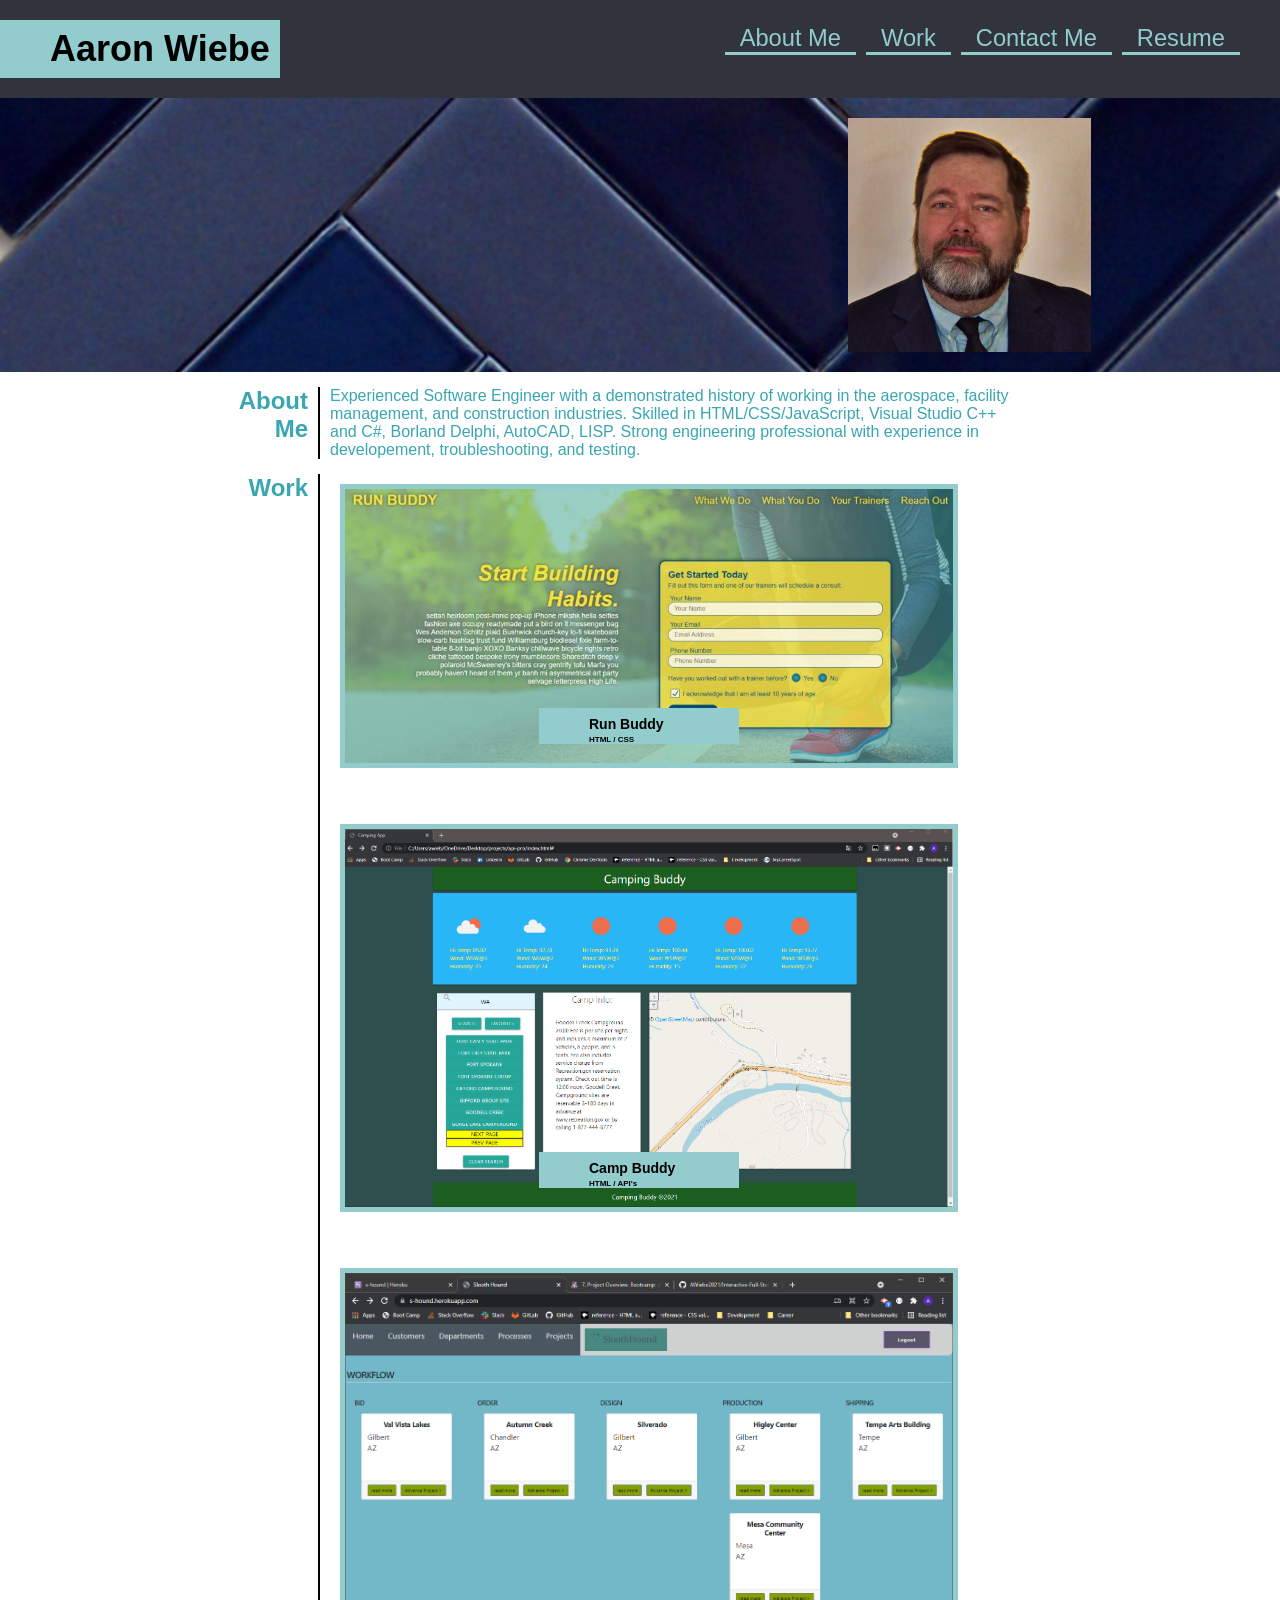
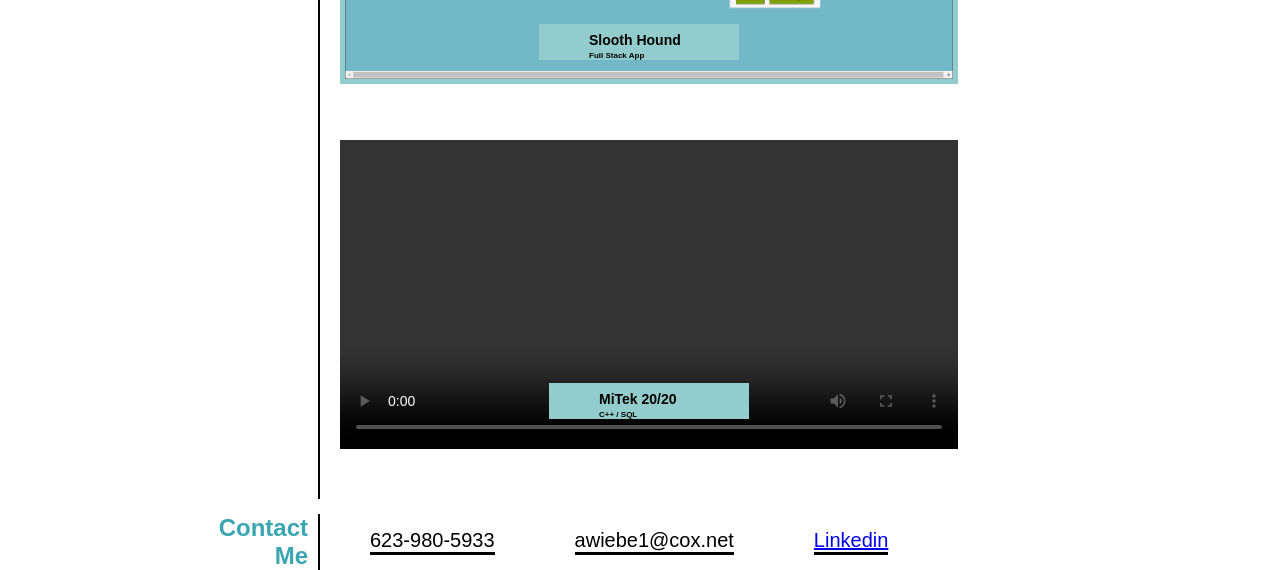
==== index.html @ 85601822 "added second project" ====
<!DOCTYPE html>
<html lang="en">
  <head>
    <meta charset="UTF-8" />
    <meta name="viewport" content="width=device-width, initial-scale=1.0" />
    <link rel="stylesheet" href="./assets/css/style.css">
    <title>Awiebe portfolio</title>
  </head>
  <body>
    <!-- navigation tags - block level element -->
    <header>
      <h1>
        <a href="/">Aaron Wiebe</a>
      </h1>
      <nav>
        <ul>
          <li>
            <a href="#about-me">About Me</a>
          </li>
          <li>
            <a href="#work">Work</a>
          </li>
          <li>
            <a href="#contact-me">Contact Me</a>
          </li>
          <li>
            <a href="./assets/file/Resume-Aaron-Wiebe.pdf">Resume</a>
          </li>
        </ul>
      </nav>
    </header>
    <!-- end navigation -->

    <!-- picture header -->
    <section class="hero">
      <div class="hero-cta">
        <img src="assets/images/business4.jpg" Alt="business headshot of aw">
       </div>
    </section>
    <!-- end header -->

    <!-- body content-->
    <section id="me">
      <div id="about-me" class="container">
        <div class= "side-title">
          <h2>
            About<br>
            Me
          </h2>
        </div>
        <div id="about-me-info" class="info">
          <p>
            Experienced Software Engineer with a demonstrated history of working in the aerospace, facility management, and construction industries. Skilled in HTML/CSS/JavaScript, Visual Studio C++ and C#, Borland Delphi, AutoCAD, LISP. Strong engineering professional with experience in developement, troubleshooting, and testing.
          </p>
        </div>
      </div>
    </section>
    <section id="images of Aarons applications">  
      <div id="work" class="container">
        <div class= "side-title">
          <h2>
            Work
          </h2>
        </div>
        <div class="info">
          <div class="premoted-project">
            <a href="https://awiebe2021.github.io/run-buddy/">
              <img src="assets/images/run-buddy.png" alt="screenshot of Run-Buddy"width="618px" height=auto>
            </a>
            <div class="img-title">
              <h3>Run Buddy</h3>
              <h4>HTML / CSS</h4> 
            </div>
          </div>

          <div class="premoted-project">
            <a href="https://awiebe2021.github.io/project_1/">
              <img src="assets/images/camp-buddy.png" alt="screenshot of Camp Buddy" width="618px" height=auto>
            </a>
            <div class="img-title">
              <h3>Camp Buddy</h3>
              <h4>HTML / API's</h4> 
            </div>
          </div>
          <div class="premoted-project">
            <a href="https://s-hound.herokuapp.com/">
              <img src="assets/images/shound.png" alt="screenshot of Slooth Hound" width="618px" height=auto>
            </a>
            <div class="img-title">
              <h3>Slooth Hound</h3>
              <h4>Full Stack App</h4> 
            </div>
          </div>

          <div class="secondary-project" style="padding: 10px;">
            <a>
              <video width="618px" height=auto controls>
                <source src="assets\file\video-77636.mp4" type="video/mp4">
              Your browser does not support the video tag.
              </video>
            </a>
            <div class="img-title">
              <h3>MiTek 20/20</h3>
              <h4>C++ / SQL</h4> 
            </div>
          </div>
        </div>
        <!-- area for future projects -->
      </div>
    </section>
    <section id="contact info">  
      <div id="contact-me" class="container">
        <div class= "side-title">
          <h2>
            Contact<br>
            Me
          </h2>
        </div>
        <div id="contact-me-info" class="info">
          <ul>
            <li>
              <a>623-980-5933</a>
            </li>
            <li>
              <a>awiebe1@cox.net</a>
            </li>
            <li>
              <a href="www.linkedin.com/in/aaron-wiebe-29233476">Linkedin</a>
            </li>
          </ul>
          </div>
      </div>
    </section>
    <!-- content end -->
  </body>
</html>
---- assets/css/style.css ----
* {
  box-sizing: border-box;
  margin: 0;
  padding: 0;
}

body {
  color: #39a6b2;
  font-family: Helvetica, Arial, sans-serif;
}

/* HEADER / NAV BAR STYLES START */

header {
  padding: 20px 35px 20px 0px;
  background-color: #31343d;
  display: flex;
  justify-content: space-between;
  flex-wrap: wrap;
  top: 0;
}

header h1 a {
  display:flex;
  align-items:center;
  font-weight: bold;
  padding:8px 10px 8px 50px;
  font-size: 36px;
  color: black;
  background-color: #92cccd;
  text-decoration:none;
}

header nav ul {
  display: flex;
  flex-wrap: wrap;
  justify-content: space-between;
  align-items: center;
  list-style: none;

}

header nav ul li a{
  color: #91cccd;
  padding: 10px 15px;
  font-weight: lighter;
  font-size: 1.85vw;
  text-decoration:none;

}

header nav li{
  border-bottom:#92cccd;
  border-bottom-width:3px;
  border-bottom-style: solid;
  margin: 5px;
}

header nav ul li a:hover {
  background: #fce138;
  color: #024e76;
  border-radius: 15px;
  text-shadow: none;
}

/* HEADER / NAVBAR STYLES END */



/* HERO STYLES START */
.hero {
  display: flex;
  justify-content: center;
  background-image: url("../images/blue-tile.jpg");
  background-size:100%;
  background-position: center;
  background-attachment: scroll;
  background-position: 80%;
}

.hero-cta {
  display: flex;
  justify-content: flex-end;
}

.hero-cta img {
  width:30%;
  height:auto;
  padding:20px;
}

/* HERO STYLES END */

.container {
  display: flex;
  width: inherit;
  flex-wrap: wrap;
  flex-direction: row;
  margin-top: 15px;

}

.side-title {
  border-right-style:solid;
  border-right-color:black;
  border-right-width:2px;
  padding: 0 10px;
  display: flex;
  width: 25%;
  justify-content:flex-end;
  text-align:right;
}

.info {
  display: flex;
  flex-wrap: wrap;
  padding: 0 10px;
  width: 700px;
  position: relative;
}

.info img{
  display:flex;
  padding: 0;
  border-style:solid;
  border-color:#92cccd;
  border-width:5px;
  margin:10px;
}

.img-title h3{
  position:relative;
  bottom: 70px;
  left: 209px;
  font-weight: bold;
  padding:8px 10px 3px 50px;
  font-size: 14px;
  color: black;
  background-color: #92cccd;
  text-decoration:none;
  width: 200px;
}

.img-title h4{
  position:relative;
  bottom: 70px;
  left: 209px;
  align-items:center;
  font-weight: bold;
  padding:0px 10px 0px 50px;
  font-size: 8px;
  color: black;
  background-color: #92cccd;
  text-decoration:none;
  width:200px;
}

#contact-me-info li{
  display:flex;
  justify-content:space-between;
  padding:0 35px;
}

#contact-me-info ul {
  display: flex;
  flex-wrap: wrap;
  align-items: center;
  list-style: none;
  color: black;
  font-size: 20px;
}

#contact-me-info a{
  border-bottom:black;
  border-bottom-width:3px;
  border-bottom-style: solid;
  margin: 5px;
  
}



/* MEDIA QUERY FOR SMALLER DESKTOP SCREENS AND SMALLER */
@media screen and (max-width: 980px) {
  header {
    padding-bottom: 0;
    justify-content: center;
  }

  header h1 {
    width: 100%;
    text-align: center;
  }

  header nav ul {
    margin-top: 20px;
    width: 100%;
    justify-content: center;
  }

  header nav ul li a {
    font-size: 20px;
  }
  .side-title {
    border-bottom-style:solid;
    border-bottom-color:black;
    border-bottom-width:2px;
    flex: 2 100%;
    text-align: center;
    justify-content: center;
  }
  .hero-cta{
    width: 100%;
    text-align: center;
  }
}

/* MEDIA QUERY FOR TABLETS AND SMALLER */
@media screen and (max-width: 768px) {
  .side-title {
    flex: 2 100%;
    text-align: center;
    justify-content: center;
  }
  
  .info {
    flex: 100%;  
  }
}

/* MEDIA QUERY FOR MOBILE PHONES AND SMALLER */
@media screen and (max-width: 575px) {
  .side-title {
    width: 95%;
  }

  .info {
    width: 100%;
  } */
}
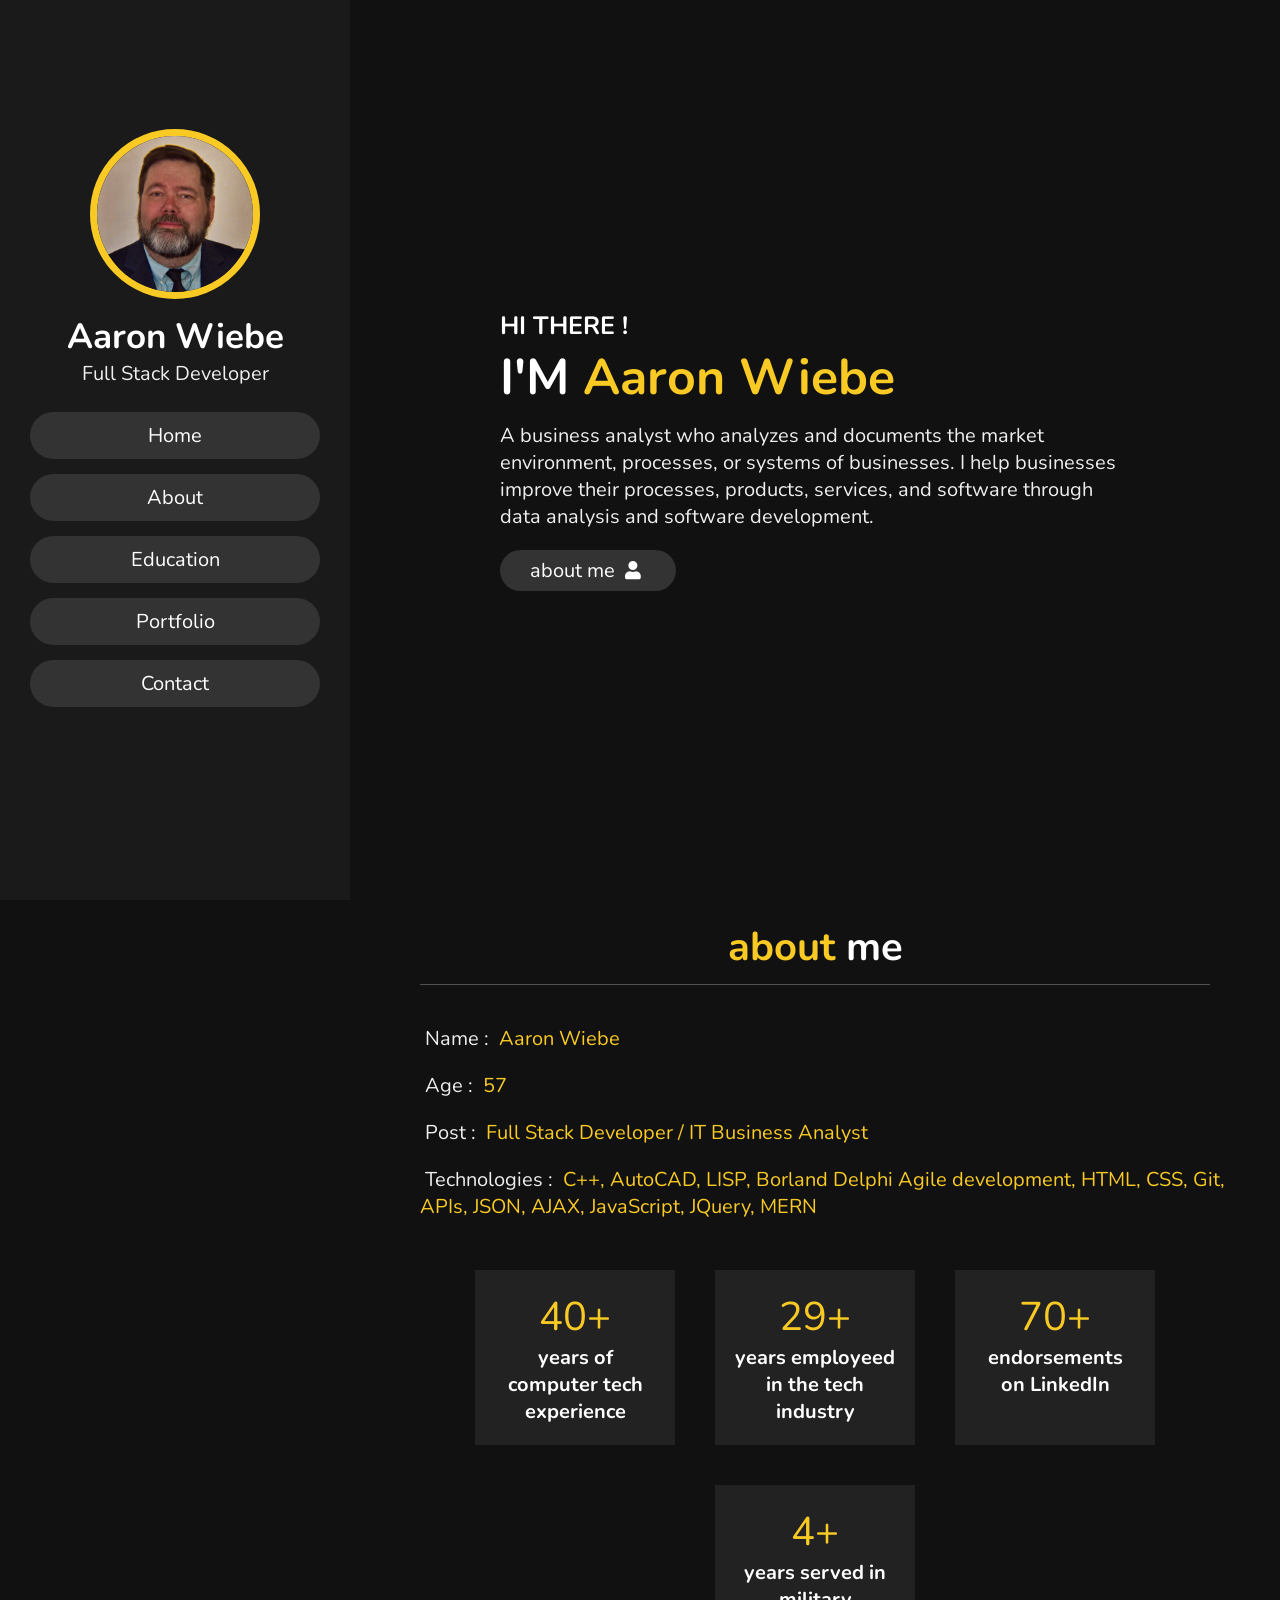
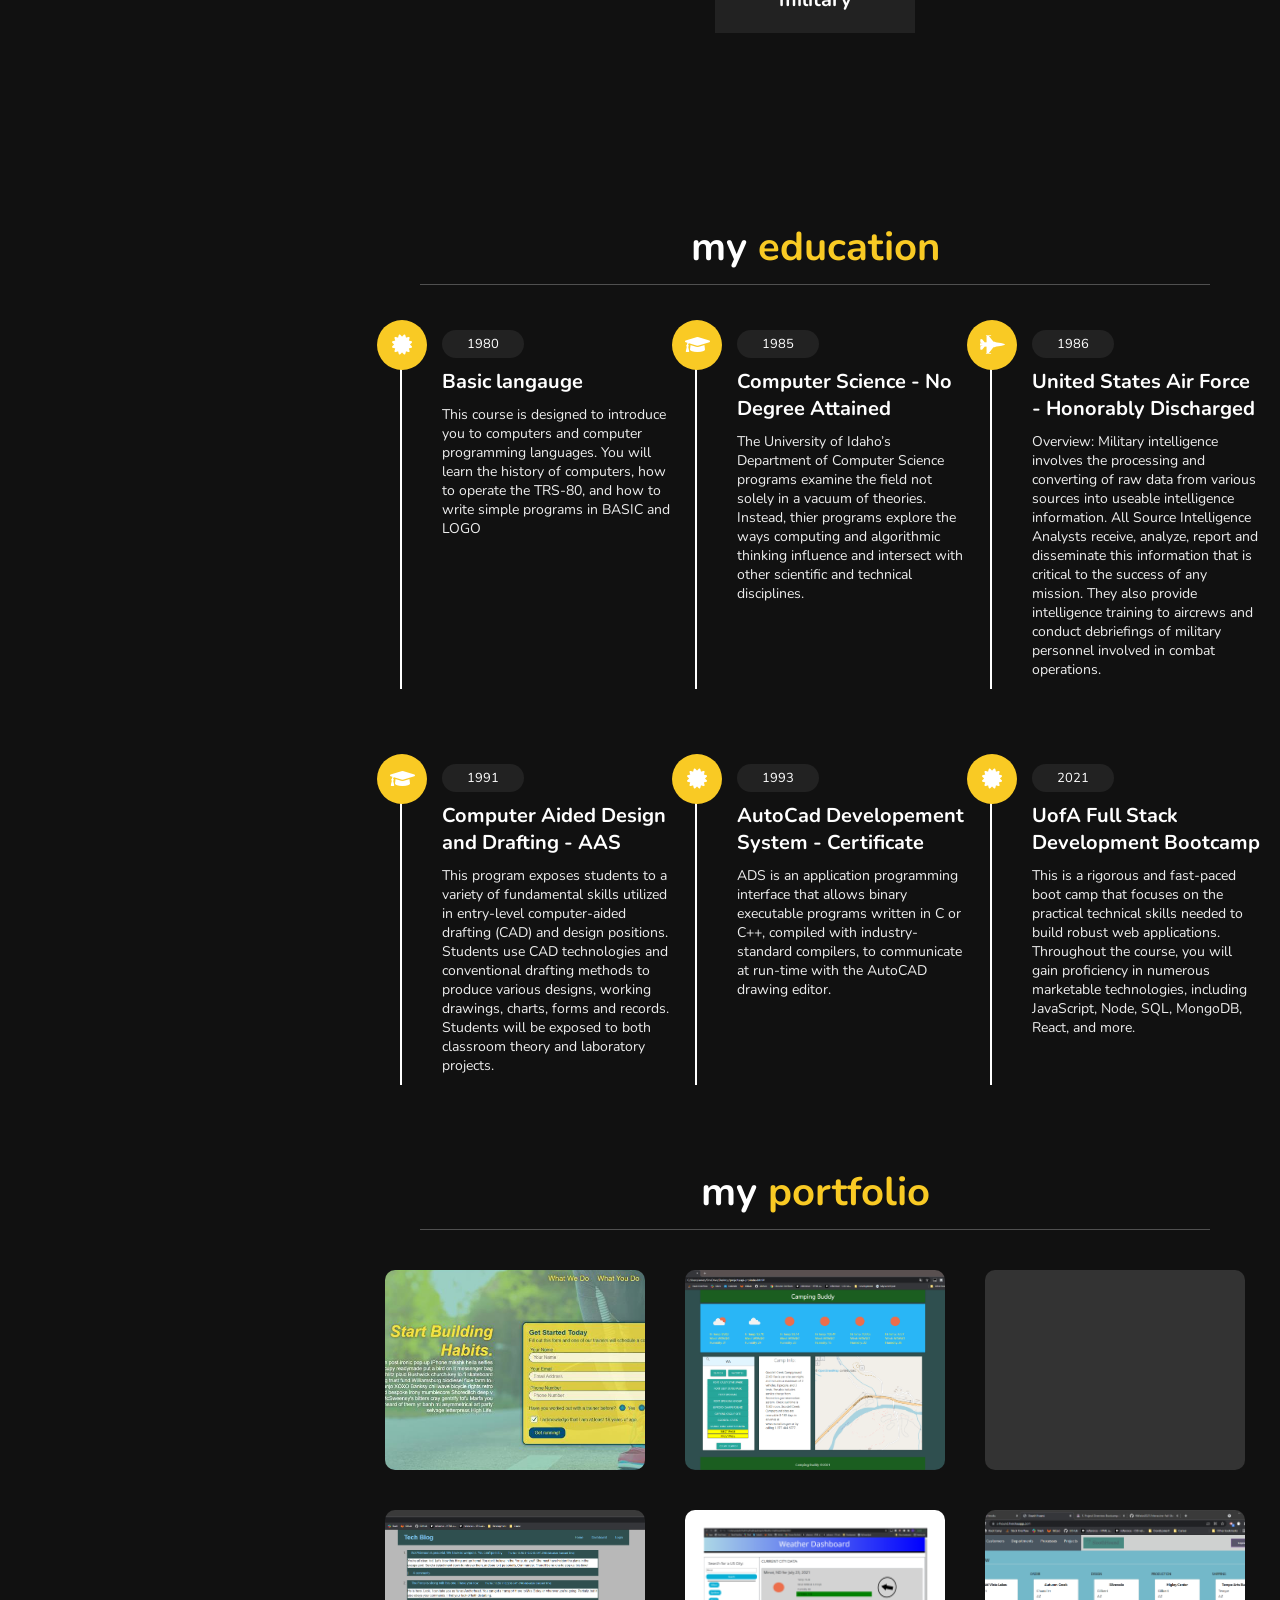
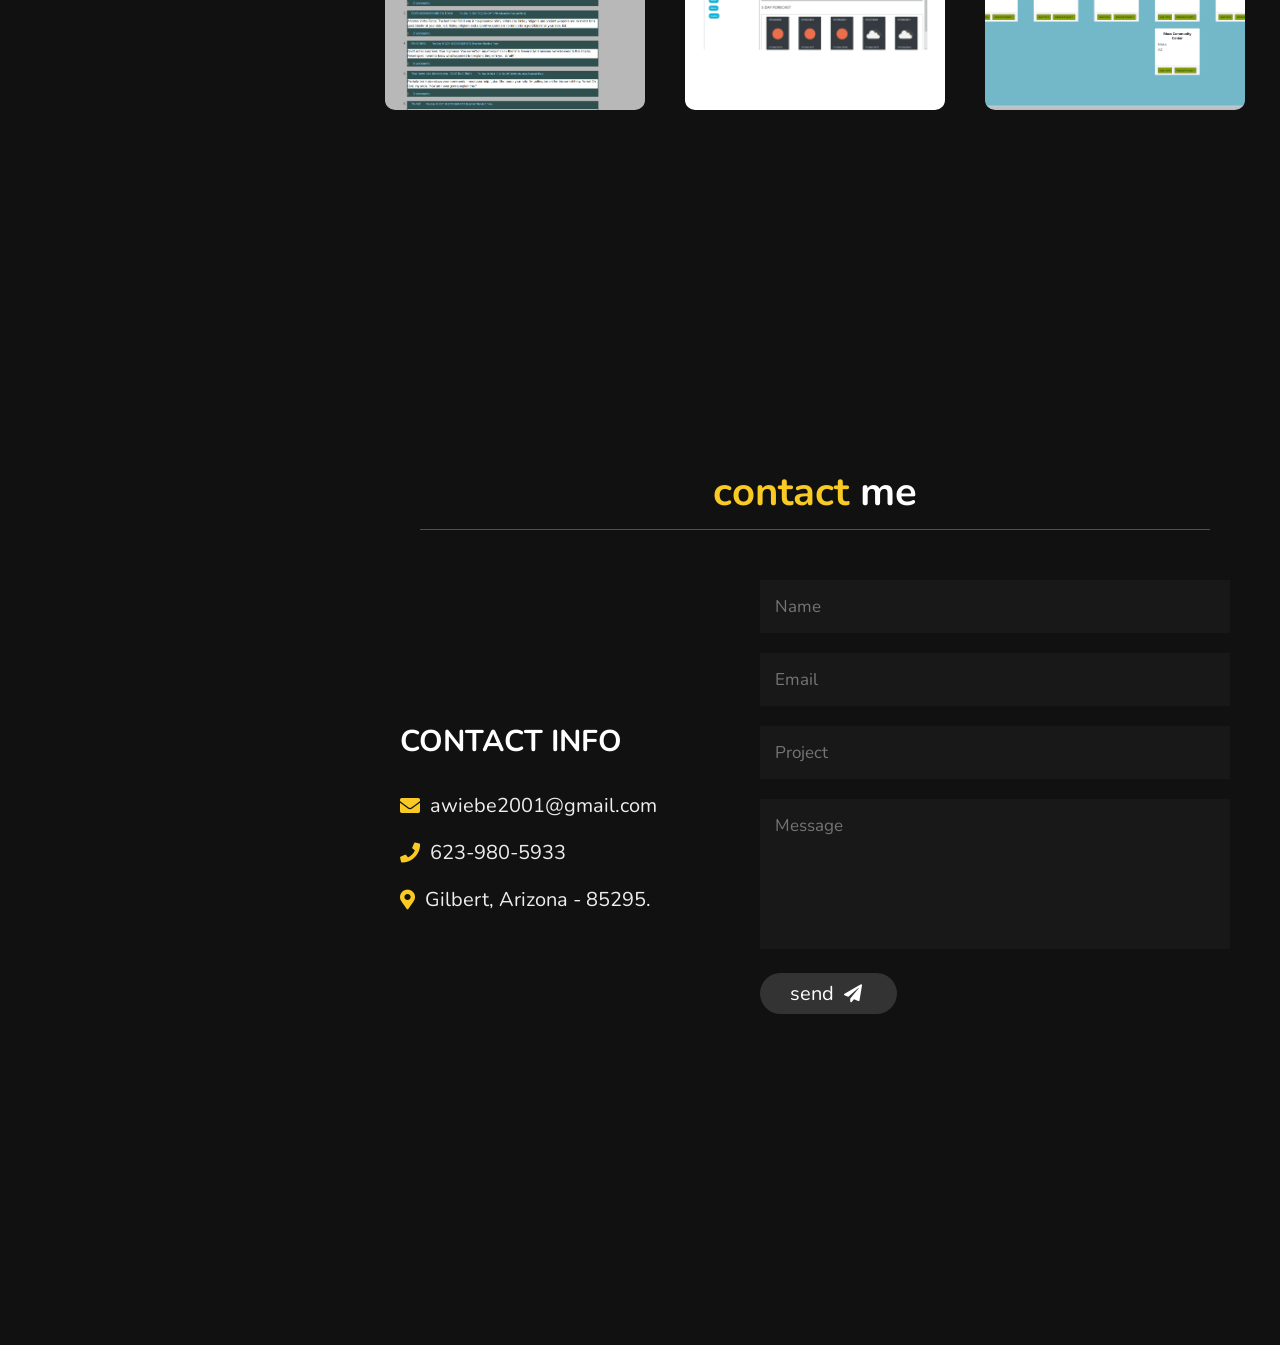
==== commit e94b3a57: "version 2" ====
--- a/index.html
+++ b/index.html
@@ -1,136 +1,330 @@
 <!DOCTYPE html>
 <html lang="en">
   <head>
-    <meta charset="UTF-8" />
-    <meta name="viewport" content="width=device-width, initial-scale=1.0" />
-    <link rel="stylesheet" href="./assets/css/style.css">
-    <title>Awiebe portfolio</title>
+    <meta charset="utf-8" />
+    <link rel="icon" href="%PUBLIC_URL%/favicon.ico" />
+    <meta name="viewport" content="width=device-width, initial-scale=1" />
+    <meta name="theme-color" content="#000000" />
+    <meta
+      name="description"
+      content="Web site created using create-react-app"
+    />
+    <link rel="apple-touch-icon" href="%PUBLIC_URL%/logo192.png" />
+    <!--
+      manifest.json provides metadata used when your web app is installed on a
+      user's mobile device or desktop. See https://developers.google.com/web/fundamentals/web-app-manifest/
+    -->
+    <link rel="manifest" href="%PUBLIC_URL%/manifest.json" />
+    <!--
+      Notice the use of %PUBLIC_URL% in the tags above.
+      It will be replaced with the URL of the `public` folder during the build.
+      Only files inside the `public` folder can be referenced from the HTML.
+
+      Unlike "/favicon.ico" or "favicon.ico", "%PUBLIC_URL%/favicon.ico" will
+      work correctly both with client-side routing and a non-root public URL.
+      Learn how to configure a non-root public URL by running `npm run build`.
+    -->
+    <title>responsive personal portfolio</title>
+    
+    <!-- font awesome cdn link  -->
+    <link rel="stylesheet" href="https://cdnjs.cloudflare.com/ajax/libs/font-awesome/5.15.2/css/all.min.css">
+
+    <!-- custom css file link  -->
+    <link rel="stylesheet" href="css/style.css">
   </head>
   <body>
-    <!-- navigation tags - block level element -->
-    <header>
-      <h1>
-        <a href="/">Aaron Wiebe</a>
-      </h1>
-      <nav>
-        <ul>
-          <li>
-            <a href="#about-me">About Me</a>
-          </li>
-          <li>
-            <a href="#work">Work</a>
-          </li>
-          <li>
-            <a href="#contact-me">Contact Me</a>
-          </li>
-          <li>
-            <a href="./assets/file/Resume-Aaron-Wiebe.pdf">Resume</a>
-          </li>
-        </ul>
-      </nav>
-    </header>
-    <!-- end navigation -->
-
-    <!-- picture header -->
-    <section class="hero">
-      <div class="hero-cta">
-        <img src="assets/images/business4.jpg" Alt="business headshot of aw">
-       </div>
-    </section>
-    <!-- end header -->
-
-    <!-- body content-->
-    <section id="me">
-      <div id="about-me" class="container">
-        <div class= "side-title">
-          <h2>
-            About<br>
-            Me
-          </h2>
-        </div>
-        <div id="about-me-info" class="info">
-          <p>
-            Experienced Software Engineer with a demonstrated history of working in the aerospace, facility management, and construction industries. Skilled in HTML/CSS/JavaScript, Visual Studio C++ and C#, Borland Delphi, AutoCAD, LISP. Strong engineering professional with experience in developement, troubleshooting, and testing.
-          </p>
-        </div>
-      </div>
-    </section>
-    <section id="images of Aarons applications">  
-      <div id="work" class="container">
-        <div class= "side-title">
-          <h2>
-            Work
-          </h2>
-        </div>
-        <div class="info">
-          <div class="premoted-project">
-            <a href="https://awiebe2021.github.io/run-buddy/">
-              <img src="assets/images/run-buddy.png" alt="screenshot of Run-Buddy"width="618px" height=auto>
-            </a>
-            <div class="img-title">
-              <h3>Run Buddy</h3>
-              <h4>HTML / CSS</h4> 
-            </div>
-          </div>
-
-          <div class="premoted-project">
-            <a href="https://awiebe2021.github.io/project_1/">
-              <img src="assets/images/camp-buddy.png" alt="screenshot of Camp Buddy" width="618px" height=auto>
-            </a>
-            <div class="img-title">
-              <h3>Camp Buddy</h3>
-              <h4>HTML / API's</h4> 
-            </div>
-          </div>
-          <div class="premoted-project">
-            <a href="https://s-hound.herokuapp.com/">
-              <img src="assets/images/shound.png" alt="screenshot of Slooth Hound" width="618px" height=auto>
-            </a>
-            <div class="img-title">
-              <h3>Slooth Hound</h3>
-              <h4>Full Stack App</h4> 
-            </div>
-          </div>
-
-          <div class="secondary-project" style="padding: 10px;">
-            <a>
-              <video width="618px" height=auto controls>
-                <source src="assets\file\video-77636.mp4" type="video/mp4">
-              Your browser does not support the video tag.
-              </video>
-            </a>
-            <div class="img-title">
-              <h3>MiTek 20/20</h3>
-              <h4>C++ / SQL</h4> 
-            </div>
-          </div>
-        </div>
-        <!-- area for future projects -->
-      </div>
-    </section>
-    <section id="contact info">  
-      <div id="contact-me" class="container">
-        <div class= "side-title">
-          <h2>
-            Contact<br>
-            Me
-          </h2>
-        </div>
-        <div id="contact-me-info" class="info">
-          <ul>
-            <li>
-              <a>623-980-5933</a>
-            </li>
-            <li>
-              <a>awiebe1@cox.net</a>
-            </li>
-            <li>
-              <a href="www.linkedin.com/in/aaron-wiebe-29233476">Linkedin</a>
-            </li>
-          </ul>
-          </div>
-      </div>
-    </section>
-    <!-- content end -->
+    <noscript>You need to enable JavaScript to run this app.</noscript>
+    <div id="root"></div>
+<!-- header section starts  -->
+
+<header>
+
+  <div class="user">
+      <img src="images/pic.jpg" alt="">
+      <h3 class="name">Aaron Wiebe</h3>
+      <p class="post">Full Stack Developer</p>
+  </div>
+
+  <nav class="navbar">
+      <ul>
+          <li><a href="#home">Home</a></li>
+          <li><a href="#about">About</a></li>
+          <li><a href="#education">Education</a></li>
+          <li><a href="#portfolio">Portfolio</a></li>
+          <li><a href="#contact">Contact</a></li>
+      </ul>
+      <i class="fa fa-facebook-square fa-4x fa-inverse" aria-hidden="true"></i>
+      <i class="fa fa-github-square fa-4x fa-inverse" aria-hidden="true"></i> 
+      <i class="fa fa-linkedin-square fa-4x fa-inverse" aria-hidden="true"></i> 
+      <i class="fa fa-stack-overflow fa-4x fa-inverse" aria-hidden="true"></i> 
+  
+  </nav>
+
+</header>
+
+<!-- header section ends -->
+
+<div id="menu" class="fas fa-bars"></div>
+
+<!-- home section starts  -->
+
+<section class="home" id="home">
+
+  <h3>HI THERE !</h3>
+  <h1>I'M <span>Aaron Wiebe</span></h1>
+  <p>A business analyst who analyzes and documents the market environment, processes, or systems of businesses. I help businesses improve their processes, products, services, and software through data analysis and software development.
+  </p>
+  <a href="#about"><button class="btn">about me <i class="fas fa-user"></i></button></a>
+
+</section>
+
+<!-- home section ends -->
+
+<!-- about section starts  -->
+
+<section class="about" id="about">
+
+<h1 class="heading"> <span>about</span> me </h1>
+
+<div class="row">
+
+  <div class="info">
+      <h3> <span> Name : </span> Aaron Wiebe </h3>
+      <h3> <span> Age : </span> 57 </h3>
+<!-- <h3> <span> qualification : </span> BMS </h3> -->
+      <h3> <span> Post : </span> Full Stack Developer / IT Business Analyst </h3>
+      <h3> <span> Technologies : </span> C++, AutoCAD, LISP, Borland Delphi
+        Agile development, HTML, CSS, Git, APIs, JSON, AJAX, JavaScript, JQuery, MERN</h3>
+<!--       <a href="#"><button class="btn"> download CV <i class="fas fa-download"></i> </button></a> -->
+  </div>
+
+  <div class="counter">
+
+      <div class="box">
+          <span>40+</span>
+          <h3>years of computer tech experience</h3>
+      </div>
+
+      <div class="box">
+          <span>29+</span>
+          <h3>years employeed in the tech industry</h3>
+      </div>
+
+      <div class="box">
+          <span>70+</span>
+          <h3>endorsements on LinkedIn</h3>
+      </div>
+
+      <div class="box">
+          <span>4+</span>
+          <h3>years served in military</h3>
+      </div>
+
+  </div>
+
+</div>
+
+</section>
+
+<!-- about section ends -->
+
+<!-- education section starts  -->
+
+<section class="education" id="education">
+
+<h1 class="heading"> my <span>education</span> </h1>
+
+<div class="box-container">
+
+  <div class="box">
+      <i class="fas fa-certificate"></i>
+      <span>1980</span>
+      <h3>Basic langauge</h3>
+      <p>This course is designed to introduce you to computers and computer programming languages. You will learn the history of computers, how to operate the TRS-80, and how to write simple programs in BASIC and LOGO </p>
+  </div>
+
+  <div class="box">
+      <i class="fas fa-graduation-cap"></i>
+      <span>1985</span>
+      <h3>Computer Science - No Degree Attained</h3>
+      <p>The University of Idaho’s Department of Computer Science programs examine the field not solely in a vacuum of theories. Instead, thier programs explore the ways computing and algorithmic thinking influence and intersect with other scientific and technical disciplines.</p>
+  </div>
+
+  <div class="box">
+      <i class="fas fa-fighter-jet"></i>
+      <span>1986</span>
+      <h3>United States Air Force - Honorably Discharged</h3>
+      <p>Overview: Military intelligence involves the processing and converting of raw data from various sources into useable intelligence information. All Source Intelligence Analysts receive, analyze, report and disseminate this information that is critical to the success of any mission. They also provide intelligence training to aircrews and conduct debriefings of military personnel involved in combat operations. </p>
+  </div>
+
+  <div class="box">
+      <i class="fas fa-graduation-cap"></i>
+      <span>1991</span>
+      <h3>Computer Aided Design and Drafting - AAS</h3>
+      <p>This program exposes students to a variety of fundamental skills utilized in entry-level computer-aided drafting (CAD) and design positions. Students use CAD technologies and conventional drafting methods to produce various designs, working drawings, charts, forms and records. Students will be exposed to both classroom theory and laboratory projects.</p>
+  </div>
+
+  <div class="box">
+      <i class="fas fa-certificate"></i>
+      <span>1993</span>
+      <h3>AutoCad Developement System - Certificate</h3>
+      <p>ADS is an  application programming interface  that allows binary executable programs written in C or C++, compiled with industry-standard compilers, to communicate at run-time with the AutoCAD drawing editor.</p>
+  </div>
+
+  <div class="box">
+      <i class="fas fa-certificate"></i>
+      <span>2021</span>
+      <h3>UofA Full Stack Development Bootcamp</h3>
+      <p>This is a rigorous and fast-paced boot camp that focuses on the practical technical skills needed to build robust web applications. Throughout the course, you will gain proficiency in numerous marketable technologies, including
+          JavaScript, Node, SQL, MongoDB, React, and more.</p>
+  </div>
+
+</div>
+
+</section>
+
+<!-- education section ends -->
+
+<!-- portfolio section starts  -->
+
+<section class="portfolio" id="portfolio">
+
+<h1 class="heading"> my <span>portfolio</span> </h1>
+
+<div class="box-container">
+
+  <div class="box">
+    <a href="https://awiebe2021.github.io/run-buddy/">
+      <img src="images/img1.png" alt="screenshot of Run-Buddy"width="618px" height=auto>
+    </a>
+    <div class="img-title">
+      <h3>Run Buddy</h3>
+      <h4>HTML / CSS</h4> 
+    </div>
+  </div>
+
+  <div class="box">
+    <a href="https://awiebe2021.github.io/project_1/">
+      <img src="images/img2.png" alt="screenshot of Camp Buddy" width="618px" height=auto>
+    </a>
+    <div class="img-title">
+      <h3>Camp Buddy</h3>
+      <h4>HTML / API's</h4> 
+    </div>
+  </div>
+
+  <div class="box">
+    <a>
+      <video width="618px" height=auto controls>
+        <source src="images\img3.mp4" type="video/mp4">
+      Your browser does not support the video tag.
+      </video>
+    </a>
+    <div class="img-title">
+      <h3>MiTek 20/20</h3>
+      <h4>C++ / SQL</h4> 
+    </div>
+  </div>
+
+  <div class="box">
+    <a href="https://afternoon-chamber-70504.herokuapp.com/">
+      <img src="images/img4.png" alt="screenshot of Tech Blog" width="618px" height=auto>
+    </a>
+    <div class="img-title">
+      <h3>Camp Buddy</h3>
+      <h4>HTML / API's</h4> 
+    </div>
+  </div>
+
+  <div class="box">
+    <a href="https://awiebe2021.github.io/project_1/">
+      <img src="images/img5.png" alt="screenshot of Camp Buddy" width="618px" height=auto>
+    </a>
+    <div class="img-title">
+      <h3>Camp Buddy</h3>
+      <h4>HTML / API's</h4> 
+    </div>
+  </div>
+
+  <div class="box">
+    <a href="https://AWiebe2021.github.io/Weather-Dashboard/">
+      <img src="images/img6.png" alt="screenshot of Weather Dashboard" width="618px" height=auto>
+    </a>
+    <div class="img-title">
+      <h3>Slooth Hound</h3>
+      <h4>Full Stack App</h4> 
+    </div>
+  </div>
+
+</div>
+
+</section>
+
+<!-- portfolio section ends -->
+
+<!-- contact section starts  -->
+
+<section class="contact" id="contact">
+
+<h1 class="heading"> <span>contact</span> me </h1>
+
+<div class="row">
+
+  <div class="content">
+
+      <h3 class="title">contact info</h3>
+
+      <div class="info">
+          <h3> <i class="fas fa-envelope"></i> awiebe2001@gmail.com </h3>
+          <h3> <i class="fas fa-phone"></i> 623-980-5933 </h3>
+          <h3> <i class="fas fa-map-marker-alt"></i> Gilbert, Arizona - 85295. </h3>
+      </div>
+
+  </div>
+
+  <form action="">
+
+      <input type="text" placeholder="name" class="box">
+      <input type="email" placeholder="email" class="box">
+      <input type="text" placeholder="project" class="box">
+      <textarea name="" id="" cols="30" rows="10" class="box message" placeholder="message"></textarea>
+      <button type="submit" class="btn"> send <i class="fas fa-paper-plane"></i> </button>
+
+  </form>
+
+</div>
+
+</section>
+
+<!-- contact section ends -->
+
+
+<!-- scroll top button  -->
+
+<a href="#home" class="top">
+  <img src="images/scroll-top-img.png" alt="">
+</a>
+
+
+
+
+
+
+
+
+
+
+
+
+
+
+
+<!-- jquery cdn link  -->
+<script src="https://cdnjs.cloudflare.com/ajax/libs/jquery/3.6.0/jquery.min.js"></script>
+
+<!-- custom js file link  -->
+<script src="js/script.js"></script>
+
+
   </body>
 </html>
--- a/css/style.css
+++ b/css/style.css
@@ -0,0 +1,459 @@
+@import url('https://fonts.googleapis.com/css2?family=Nunito:wght@200;300;400;600&display=swap');
+
+:root{
+    --yellow:#f9ca24;
+}
+
+*{
+    font-family: 'Nunito', sans-serif;
+    margin:0; padding:0;
+    box-sizing: border-box;
+    text-decoration: none;
+    outline: none; border:none;
+    /* text-transform: capitalize; */
+    transition: all .2s linear;
+}
+
+*::selection{
+    background:var(--yellow);
+    color:#333;
+}
+
+html{
+    font-size: 62.5%;
+    overflow-x: hidden;
+}
+
+html::-webkit-scrollbar{
+    width:1.4rem;
+}
+
+html::-webkit-scrollbar-track{
+    background:#222;
+}
+
+html::-webkit-scrollbar-thumb{
+    background:var(--yellow);
+}
+
+body{
+    background:#111;
+    overflow-x: hidden;
+    padding-left: 35rem;
+}
+
+section{
+    min-height: 100vh;
+    padding:1rem;
+}
+
+.btn{
+    padding:.7rem 3rem;
+    background:#333;
+    color:#fff;
+    cursor: pointer;
+    margin-top: 1rem;
+    font-size: 2rem;
+    border-radius: 5rem;
+}
+
+.btn i{
+    padding:0 .5rem;
+    font-size: 1.8rem;
+}
+
+.btn:hover{
+    background:var(--yellow);
+}
+
+.heading{
+    text-align: center;
+    margin:0 6rem;
+    font-size: 4rem;
+    padding:1rem;
+    border-bottom: .1rem solid #fff4;
+    color:#fff;
+}
+
+.heading span{
+    color:var(--yellow);
+}
+
+header{
+    position: fixed;
+    top:0; left:0;
+    z-index: 1000;
+    height:100%;
+    width:35rem;
+    background:#1a1a1a;
+    display: flex;
+    align-items: center;
+    justify-content: center;
+    flex-flow: column;
+    text-align: center;
+}
+
+header .user img{
+    height:17rem;
+    width:17rem;
+    border-radius: 50%;
+    object-fit: cover;
+    margin-bottom: 1rem;
+    border:.7rem solid var(--yellow);
+}
+
+header .user .name{
+    font-size: 3.5rem;
+    color:#fff;
+}
+
+header .user .post{
+    font-size: 2rem;
+    color:#eee;
+}
+
+header .navbar{
+    width:100%;
+}
+
+header .navbar ul{
+    list-style: none;
+    padding:1rem 3rem;
+}
+
+
+header .navbar ul li a{
+    display: block;
+    padding:1rem;
+    margin:1.5rem 0;
+    background:#333;
+    color:#fff;
+    font-size: 2rem;
+    border-radius: 5rem;
+}
+
+header .navbar ul li a:hover{
+    background:var(--yellow);
+}
+
+#menu{
+    position: fixed;
+    top:2rem; right:2rem;
+    background:#333;
+    color:#fff;
+    cursor: pointer;
+    font-size: 2.5rem;
+    padding:1rem 1.5rem;
+    z-index: 1000;
+    display: none;
+}
+
+.home{
+    display: flex;
+    justify-content: center;
+    flex-flow: column;
+    padding:0 15rem;
+}
+
+.home h3{
+    font-size: 2.5rem;
+    color:#fff;
+}
+
+.home h1{
+    font-size:5rem;
+    color:#fff;
+}
+
+.home h1 span{
+    color:var(--yellow);
+}
+
+.home p{
+    font-size:2rem;
+    color:#eee;
+    padding: 1rem 0;
+}
+
+.about .row{
+    display: flex;
+    align-items: center;
+    justify-content: center;
+    flex-wrap: wrap;
+    padding:1rem 0;
+}
+
+.about .row .info{
+    flex:1 1 48rem;
+    padding:2rem 1rem;
+    padding-left: 6rem;
+}
+
+.about .row .info h3{
+    font-size: 2rem;
+    color:var(--yellow);
+    padding:1rem 0;
+    font-weight: normal;
+}
+
+.about .row .info h3 span{
+    color:#eee;
+    padding:0 .5rem;
+}
+
+.about .row .counter{
+    flex:1 1 48rem;
+    display: flex;
+    justify-content: center;
+    flex-wrap: wrap;
+}
+
+.about .row .counter .box{
+    width:20rem;
+    background:#222;
+    text-align: center;
+    padding: 2rem;
+    margin:2rem;
+}
+
+.about .row .counter .box span{
+    font-size: 4rem;
+    color:var(--yellow);
+}
+
+.about .row .counter .box h3{
+    font-size: 2rem;
+    color:#fff;
+}
+
+.education .box-container{
+    display: flex;
+    align-items: top;
+    justify-content: space-between;
+    flex-wrap: wrap;
+    padding:1rem 0;
+    padding-left: 3rem;
+}
+
+.education .box-container .box{
+    width:27rem;
+    margin:4rem 1rem;
+    padding-left: 4rem;
+    border-left: .2rem solid #fff;
+    position: relative;
+}
+
+.education .box-container .box span{
+    font-size: 1.3rem;
+    background:#222;
+    color:#fff;
+    border-radius: 5rem;
+    padding:.5rem 2.5rem;
+}
+
+.education .box-container .box h3{
+    font-size: 2rem;
+    color:#fff;
+    padding-top: 1.5rem;
+}
+
+.education .box-container .box p{
+    font-size: 1.4rem;
+    color:#eee;
+    padding: 1rem 0;
+}
+
+.education .box-container .box i{
+    position: absolute;
+    top:-1.5rem; left:-2.5rem;
+    height:5rem;
+    width: 5rem;
+    border-radius: 50%;
+    line-height: 5rem;
+    text-align: center;
+    font-size: 2rem;
+    color:#fff;
+    background:var(--yellow);
+}
+
+.portfolio .box-container{
+    display: flex;
+    align-items: center;
+    justify-content: center;
+    flex-wrap: wrap;
+    padding:2rem 0;
+}
+
+.portfolio .box-container .box{
+    height: 20rem;
+    width:26rem;
+    border-radius: 1rem;
+    margin:2rem;
+    overflow: hidden;
+    cursor: pointer;
+}
+
+.portfolio .box-container .box img{
+    height:100%;
+    width:100%;
+    object-fit: cover;
+}
+
+.portfolio .box-container .box:hover img{
+    transform: scale(1.2);
+}
+
+.contact .row{
+    display: flex;
+    align-items: center;
+    justify-content: center;
+    flex-wrap: wrap;
+}
+
+.contact .row .content{
+    flex:1 1 30rem;
+    padding:4rem;
+    padding-bottom: 0;
+}
+
+.contact .row form{
+    flex:1 1 45rem;
+    padding:2rem;
+    margin:2rem;
+    margin-bottom: 4rem;
+}
+
+.contact .row form .box{
+    padding:1.5rem;
+    margin:1rem 0;
+    background:#3333;
+    color:#fff;
+    text-transform: none;
+    font-size: 1.7rem;
+    width:100%;
+}
+
+.contact .row form .box::placeholder{
+    text-transform: capitalize;
+}
+
+.contact .row form .message{
+    height: 15rem;
+    resize: none;
+}
+
+.contact .row .content .title{
+    text-transform: uppercase;
+    color:#fff;
+    font-size: 3rem;
+    padding-bottom: 2rem;
+}
+
+.contact .row .content .info h3{
+    display: flex;
+    align-items: center;
+    font-size: 2rem;
+    color:#eee;
+    padding:1rem 0;
+    font-weight: normal;
+}
+
+.contact .row .content .info h3 i{
+    padding-right: 1rem;
+    color:var(--yellow);
+}
+
+.top{
+    position: fixed;
+    bottom:7.5rem; right: 2rem;
+    z-index: 100;
+    display: none;
+}
+
+
+
+
+
+
+
+
+
+
+
+
+
+
+
+
+
+
+
+/* media queries  */
+
+@media (max-width:1200px){
+
+    html{
+        font-size: 55%;
+    }
+
+    .home{
+        padding:1rem 4rem;
+    }
+
+}
+
+@media (max-width:991px){
+
+   header{
+       left:-120%;
+   }
+
+   #menu{
+       display: block;
+   }
+
+   header.toggle{
+    left:0%;
+   }
+
+   body{
+       padding:0;
+   }
+
+}
+
+@media (max-width:768px){
+
+    html{
+        font-size: 50%;
+    }
+ 
+ }
+
+@media (max-width:400px){
+
+    header{
+        width: 100vw;
+    }
+
+    .heading{
+        margin:0 3rem;
+    }
+
+    .about .row .counter .box{
+        width: 100%;
+    }
+ 
+    .education .box-container .box{
+        width:100%;
+    }
+
+    .portfolio .box-container .box{
+        width:100%;
+    }
+
+    .contact .row form{
+        margin:3rem 0;
+    }
+
+ }
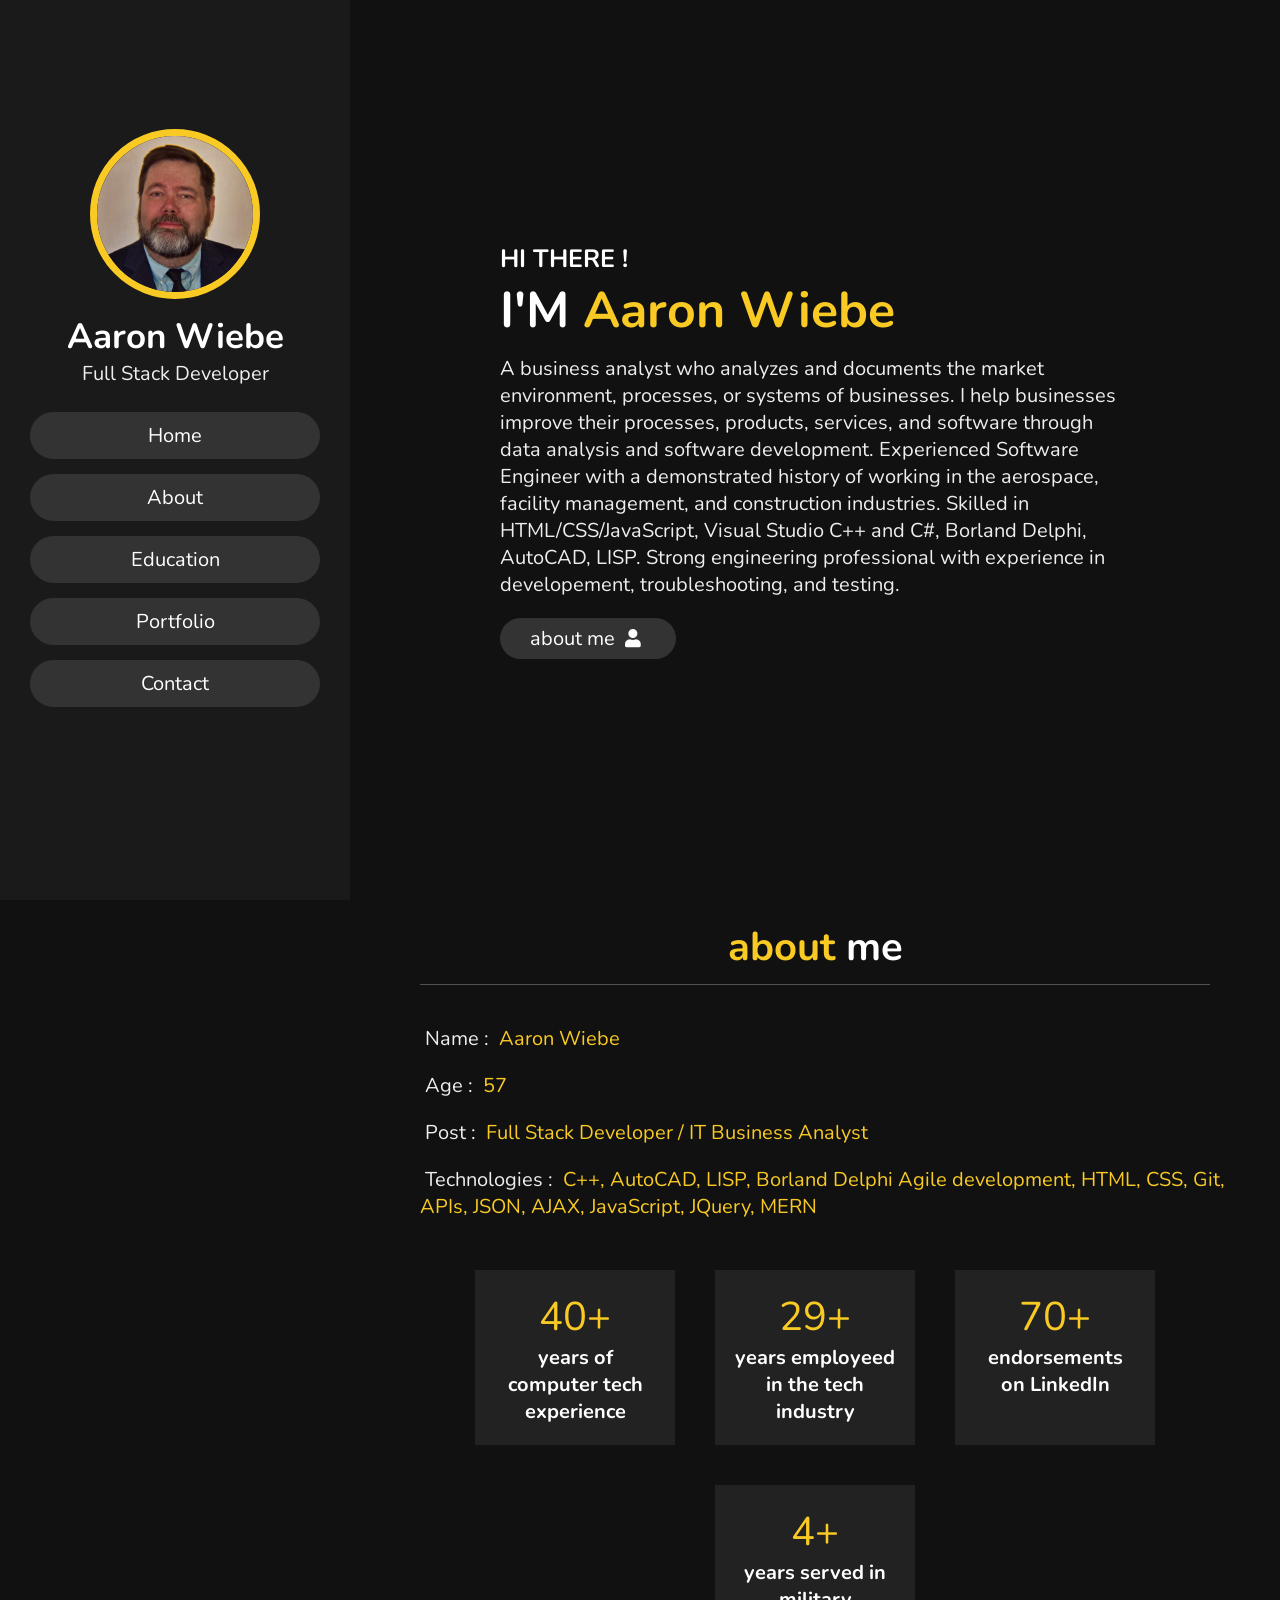
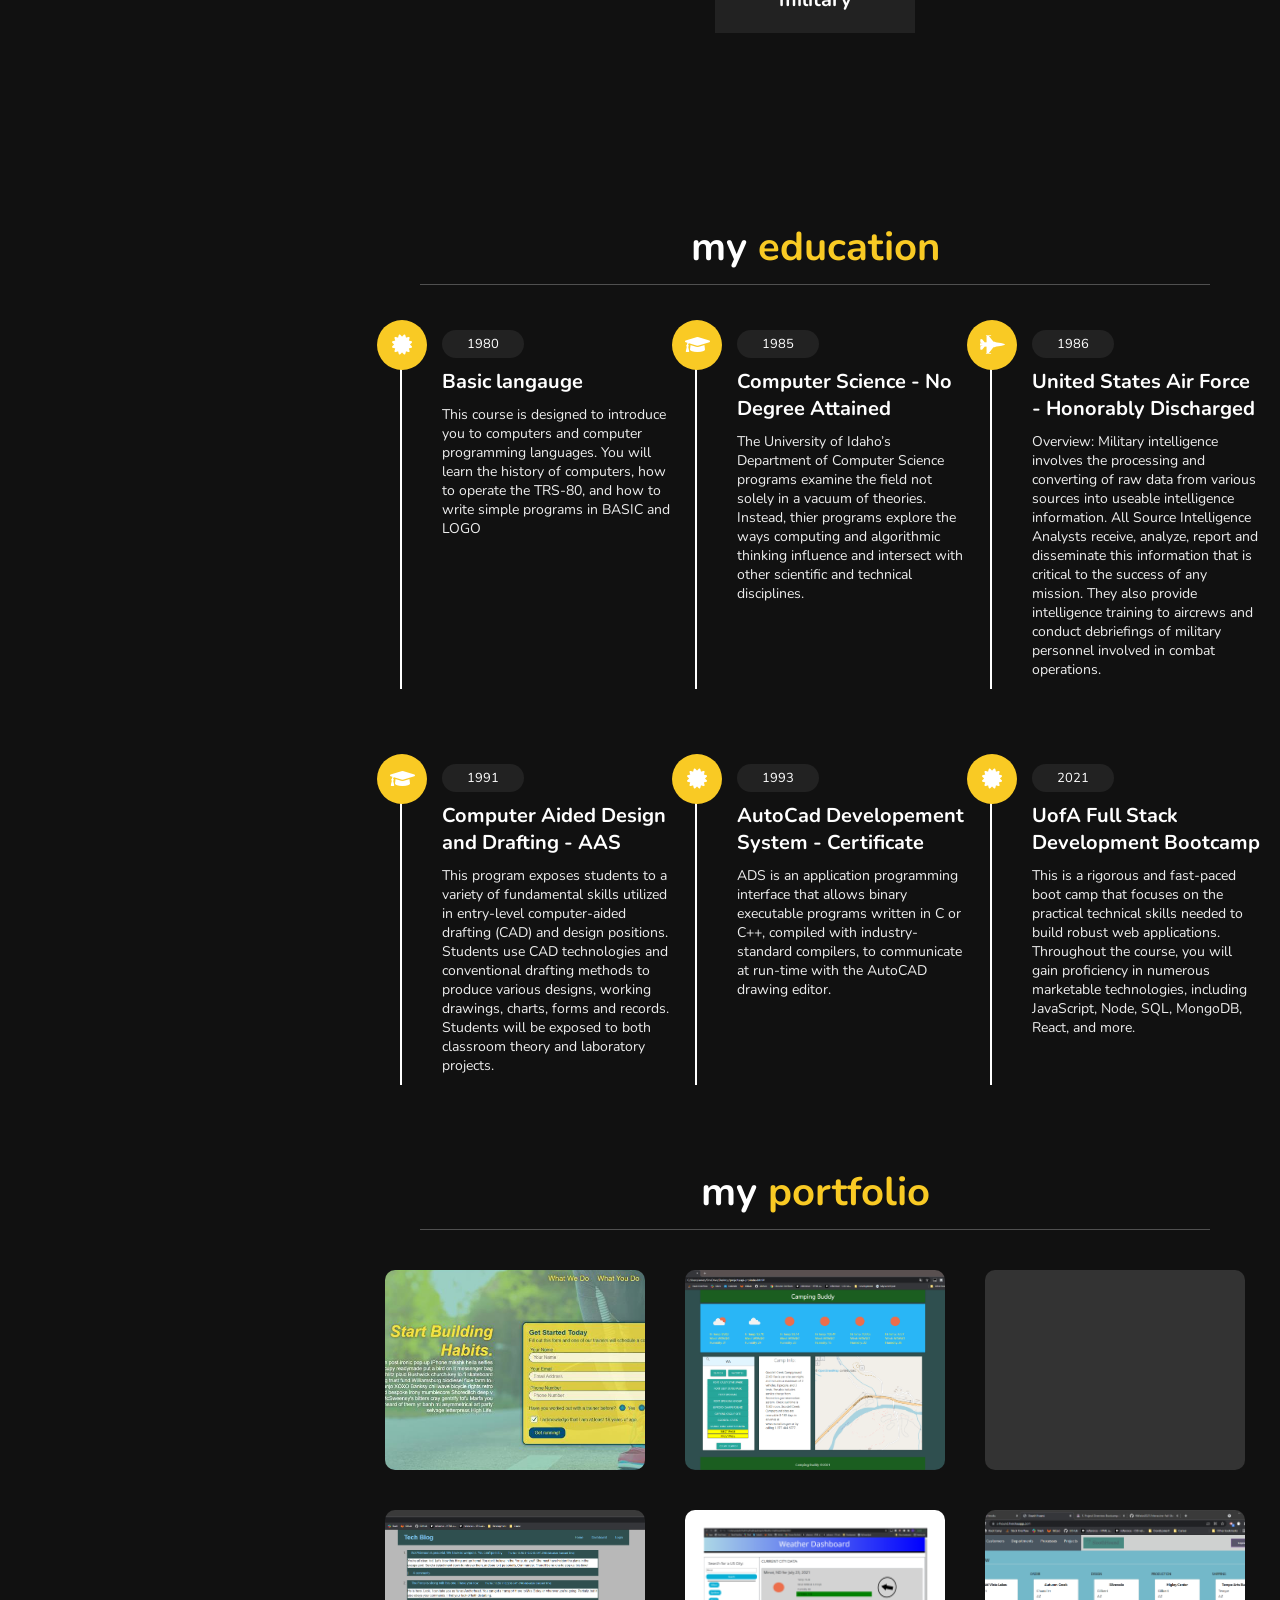
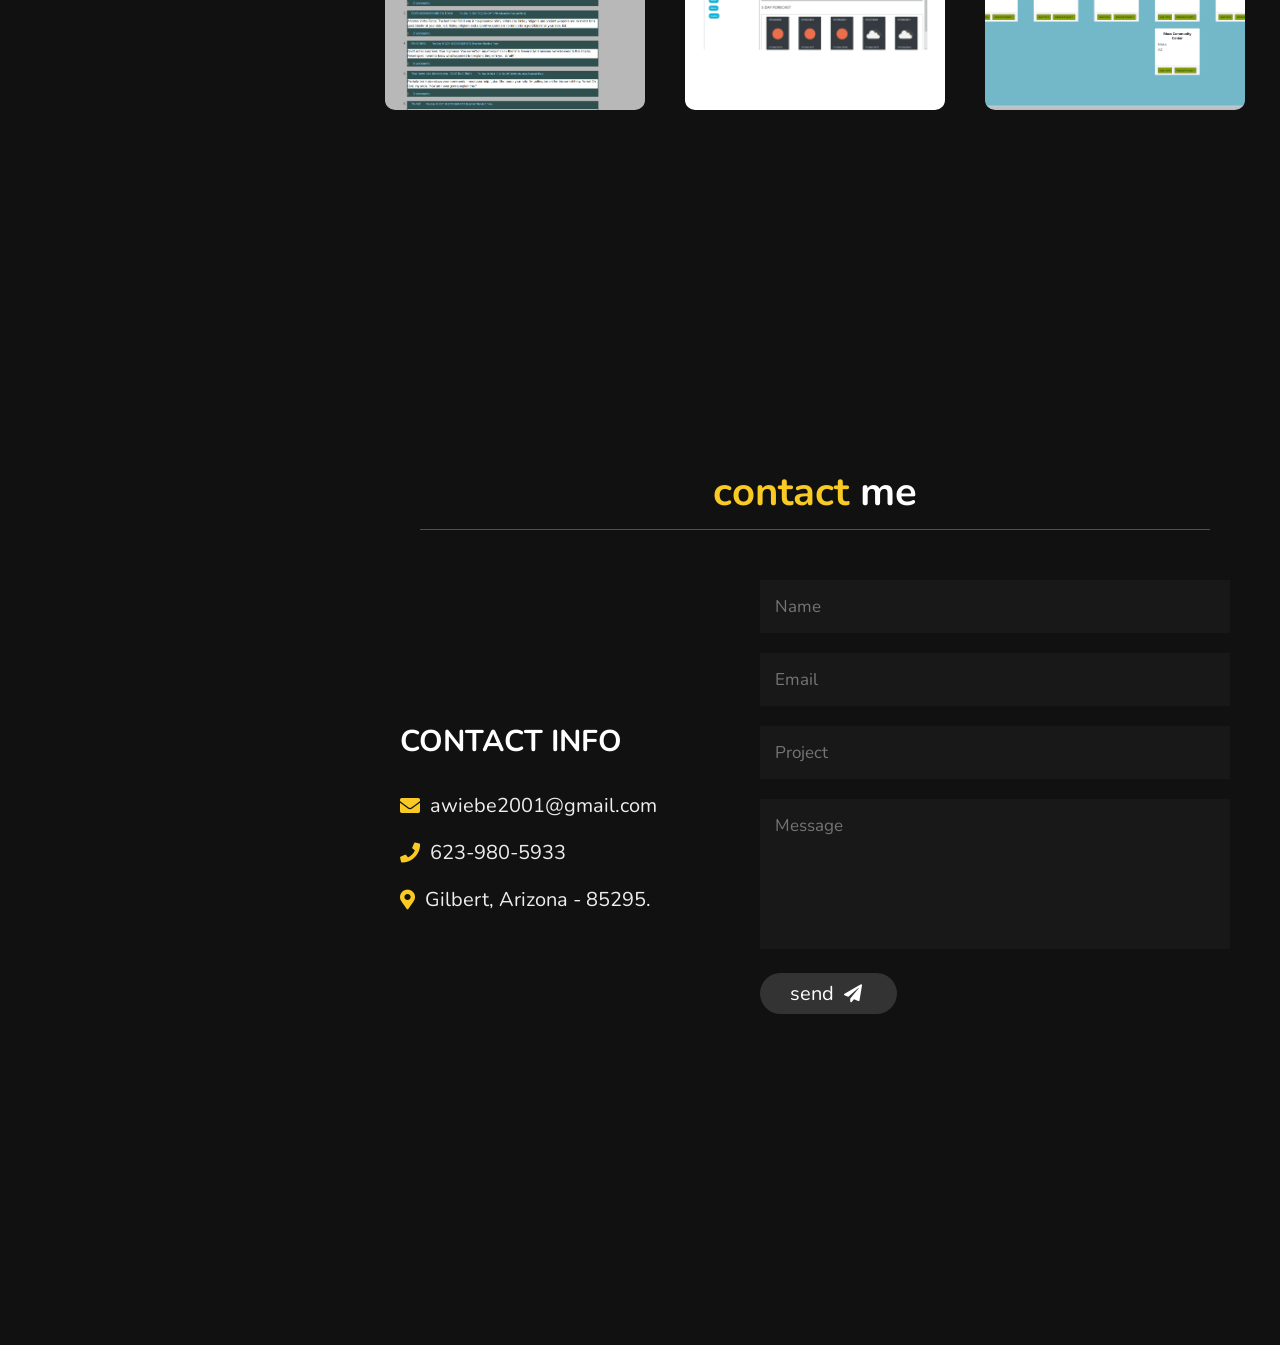
==== commit 7a4f9f55: "update about" ====
--- a/index.html
+++ b/index.html
@@ -72,7 +72,7 @@
 
   <h3>HI THERE !</h3>
   <h1>I'M <span>Aaron Wiebe</span></h1>
-  <p>A business analyst who analyzes and documents the market environment, processes, or systems of businesses. I help businesses improve their processes, products, services, and software through data analysis and software development.
+  <p>A business analyst who analyzes and documents the market environment, processes, or systems of businesses. I help businesses improve their processes, products, services, and software through data analysis and software development. Experienced Software Engineer with a demonstrated history of working in the aerospace, facility management, and construction industries. Skilled in HTML/CSS/JavaScript, Visual Studio C++ and C#, Borland Delphi, AutoCAD, LISP. Strong engineering professional with experience in developement, troubleshooting, and testing.
   </p>
   <a href="#about"><button class="btn">about me <i class="fas fa-user"></i></button></a>
 
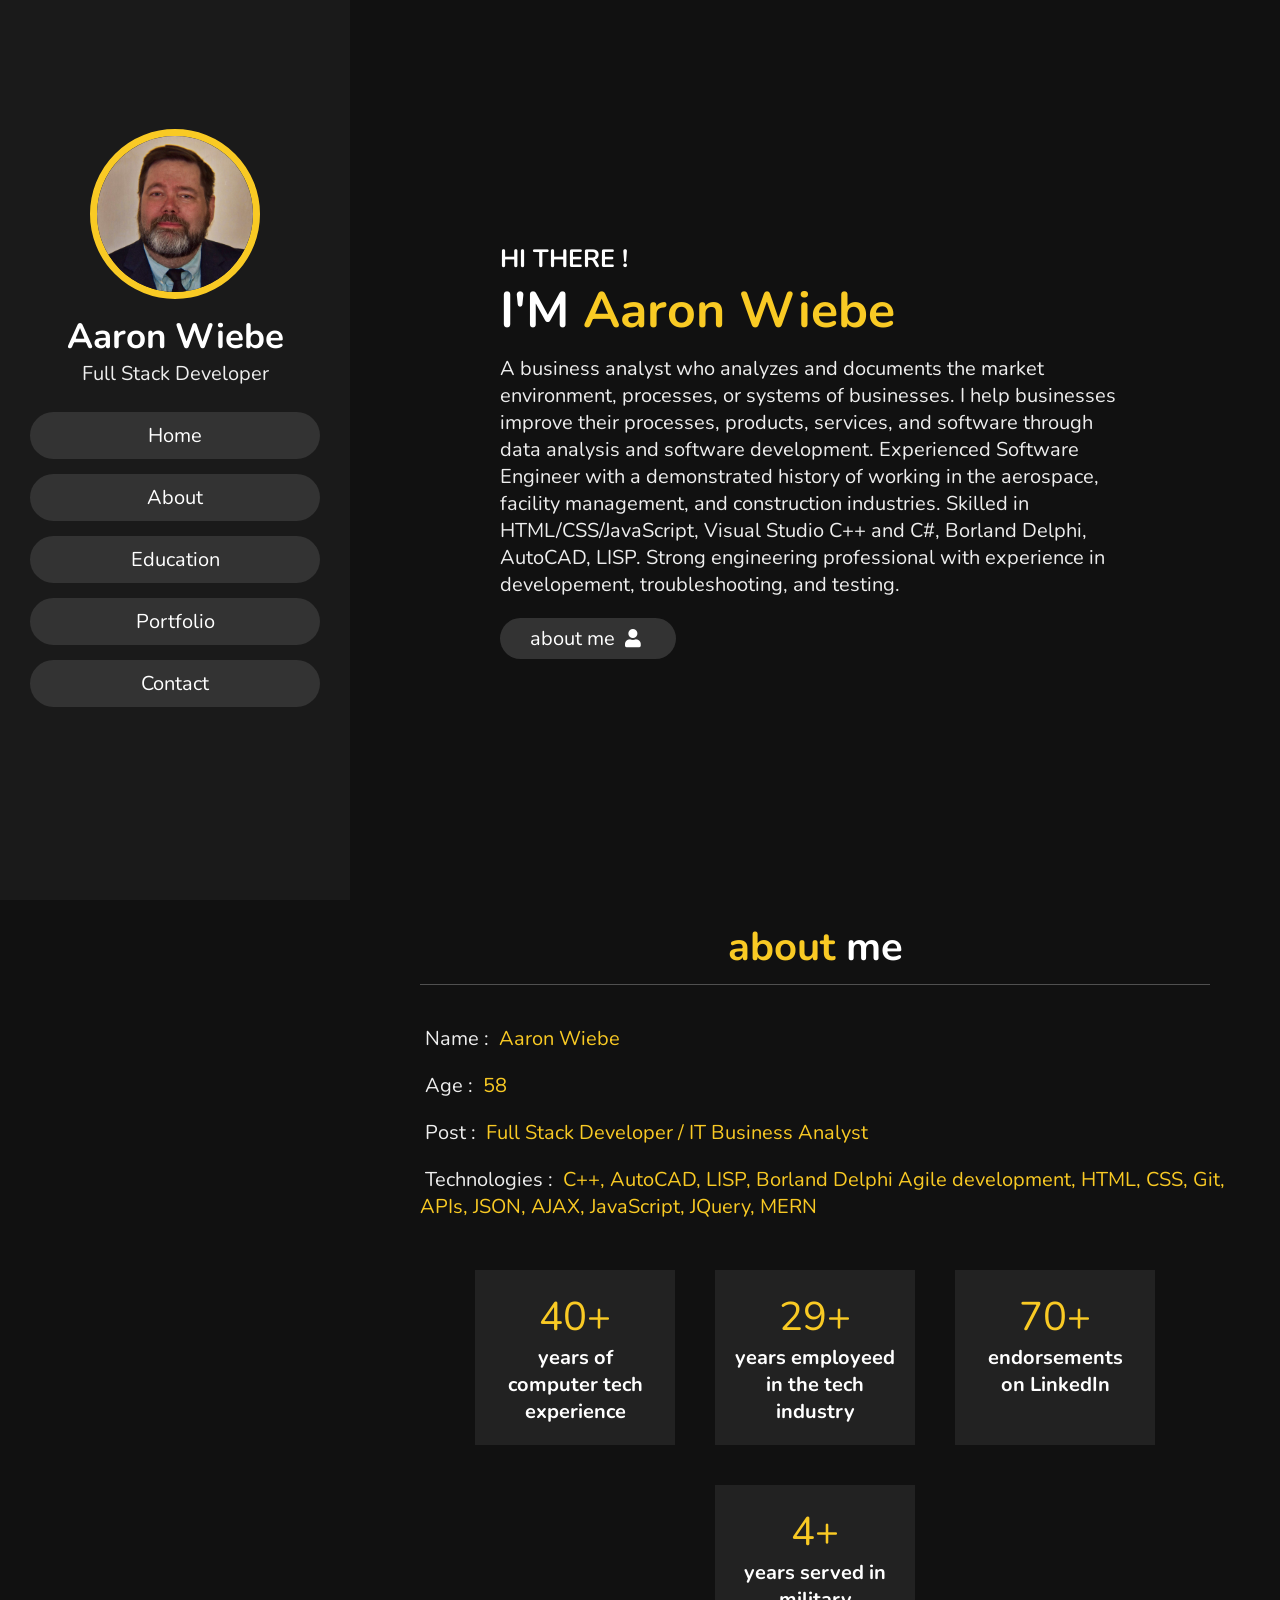
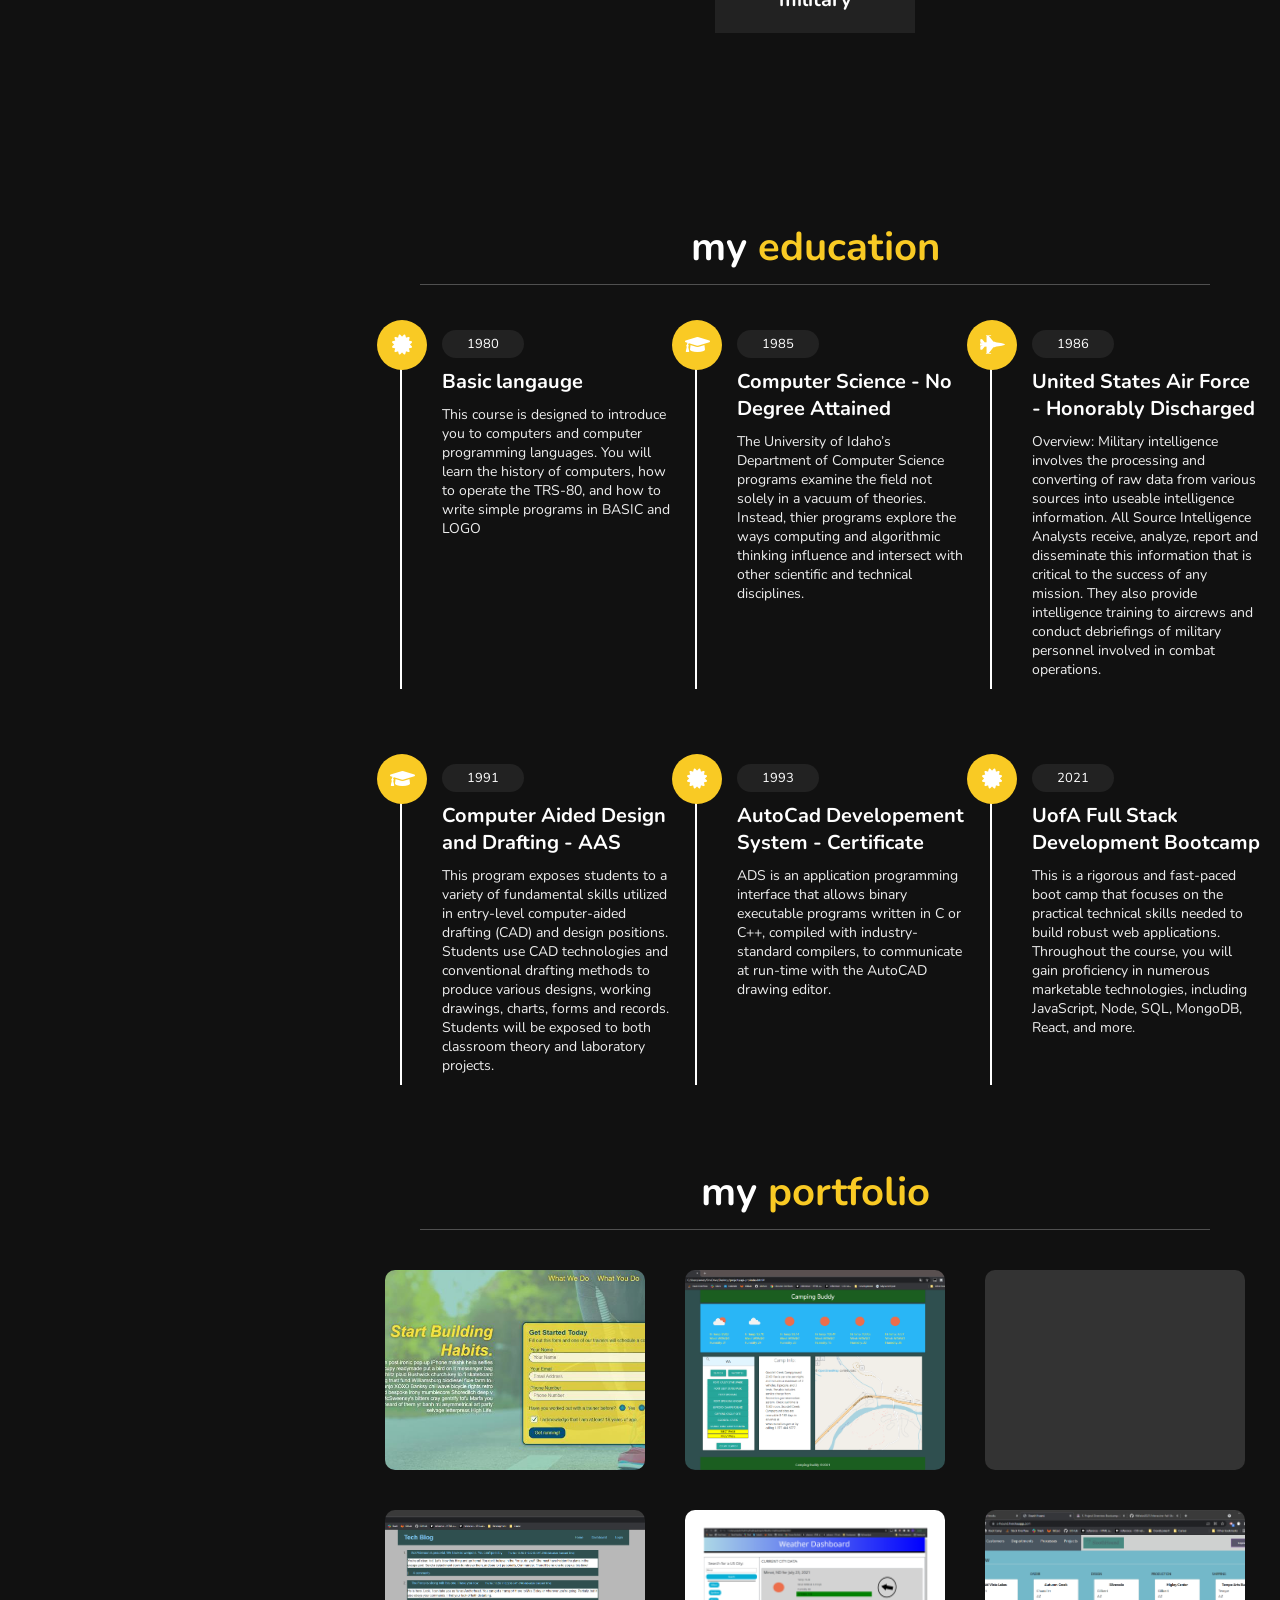
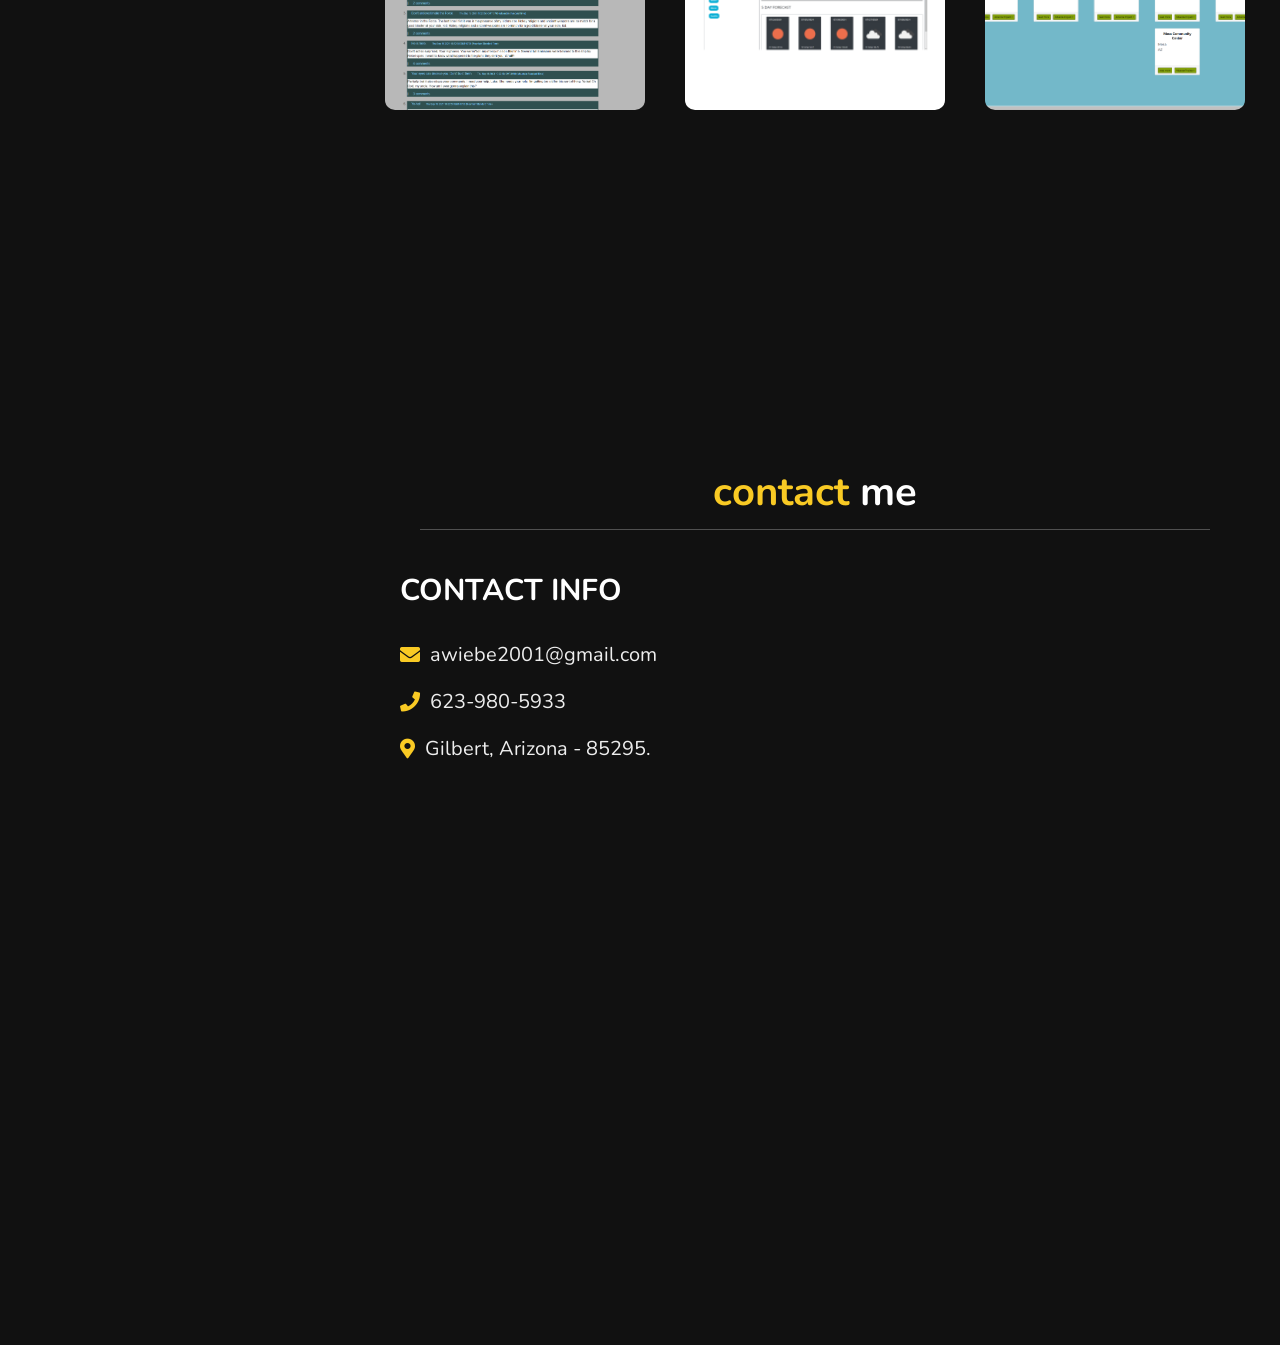
==== commit 8049ace9: "updated age" ====
--- a/index.html
+++ b/index.html
@@ -3,28 +3,8 @@
   <head>
     <meta charset="utf-8" />
     <link rel="icon" href="%PUBLIC_URL%/favicon.ico" />
-    <meta name="viewport" content="width=device-width, initial-scale=1" />
-    <meta name="theme-color" content="#000000" />
-    <meta
-      name="description"
-      content="Web site created using create-react-app"
-    />
-    <link rel="apple-touch-icon" href="%PUBLIC_URL%/logo192.png" />
-    <!--
-      manifest.json provides metadata used when your web app is installed on a
-      user's mobile device or desktop. See https://developers.google.com/web/fundamentals/web-app-manifest/
-    -->
-    <link rel="manifest" href="%PUBLIC_URL%/manifest.json" />
-    <!--
-      Notice the use of %PUBLIC_URL% in the tags above.
-      It will be replaced with the URL of the `public` folder during the build.
-      Only files inside the `public` folder can be referenced from the HTML.
-
-      Unlike "/favicon.ico" or "favicon.ico", "%PUBLIC_URL%/favicon.ico" will
-      work correctly both with client-side routing and a non-root public URL.
-      Learn how to configure a non-root public URL by running `npm run build`.
-    -->
-    <title>responsive personal portfolio</title>
+ 
+    <title>Responsive Personal Portfolio</title>
     
     <!-- font awesome cdn link  -->
     <link rel="stylesheet" href="https://cdnjs.cloudflare.com/ajax/libs/font-awesome/5.15.2/css/all.min.css">
@@ -90,7 +70,7 @@
 
   <div class="info">
       <h3> <span> Name : </span> Aaron Wiebe </h3>
-      <h3> <span> Age : </span> 57 </h3>
+      <h3> <span> Age : </span> 58 </h3>
 <!-- <h3> <span> qualification : </span> BMS </h3> -->
       <h3> <span> Post : </span> Full Stack Developer / IT Business Analyst </h3>
       <h3> <span> Technologies : </span> C++, AutoCAD, LISP, Borland Delphi
@@ -280,19 +260,7 @@
           <h3> <i class="fas fa-map-marker-alt"></i> Gilbert, Arizona - 85295. </h3>
       </div>
 
-  </div>
-
-  <form action="">
-
-      <input type="text" placeholder="name" class="box">
-      <input type="email" placeholder="email" class="box">
-      <input type="text" placeholder="project" class="box">
-      <textarea name="" id="" cols="30" rows="10" class="box message" placeholder="message"></textarea>
-      <button type="submit" class="btn"> send <i class="fas fa-paper-plane"></i> </button>
-
-  </form>
-
-</div>
+
 
 </section>
 
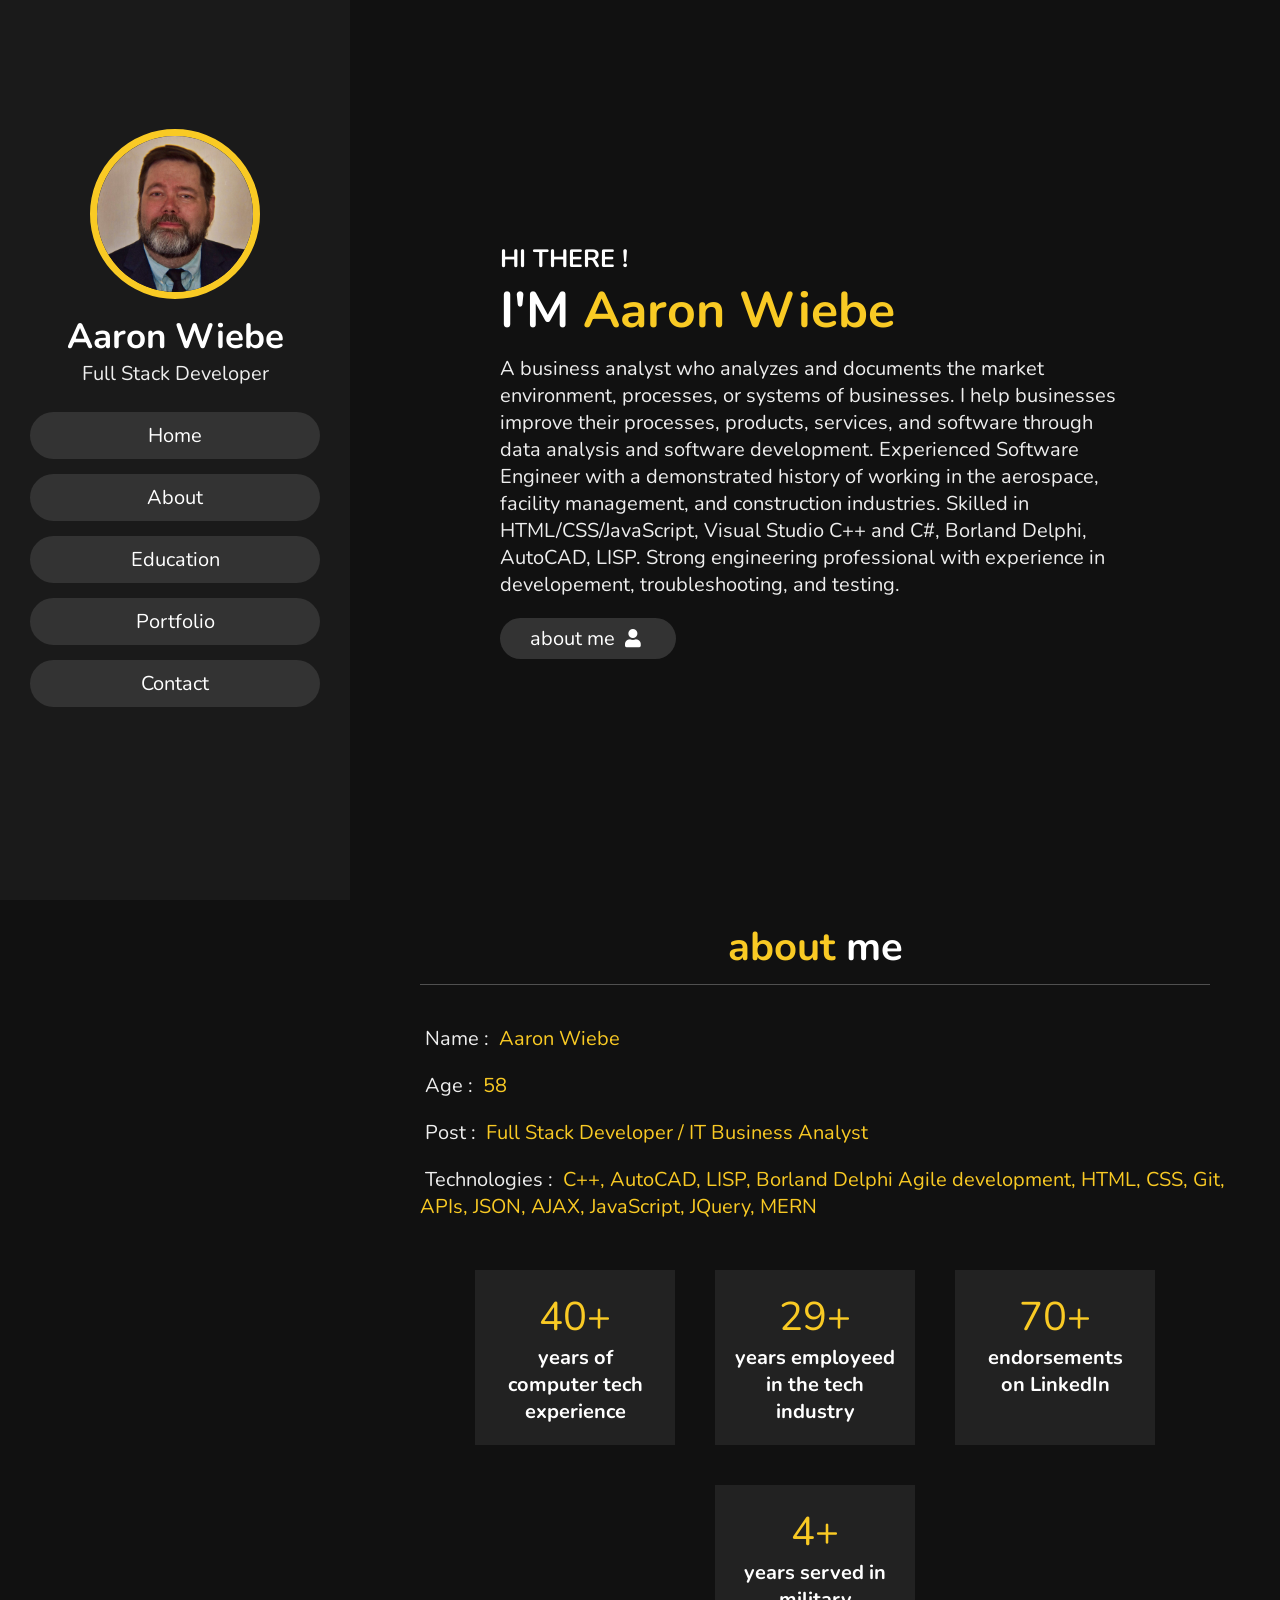
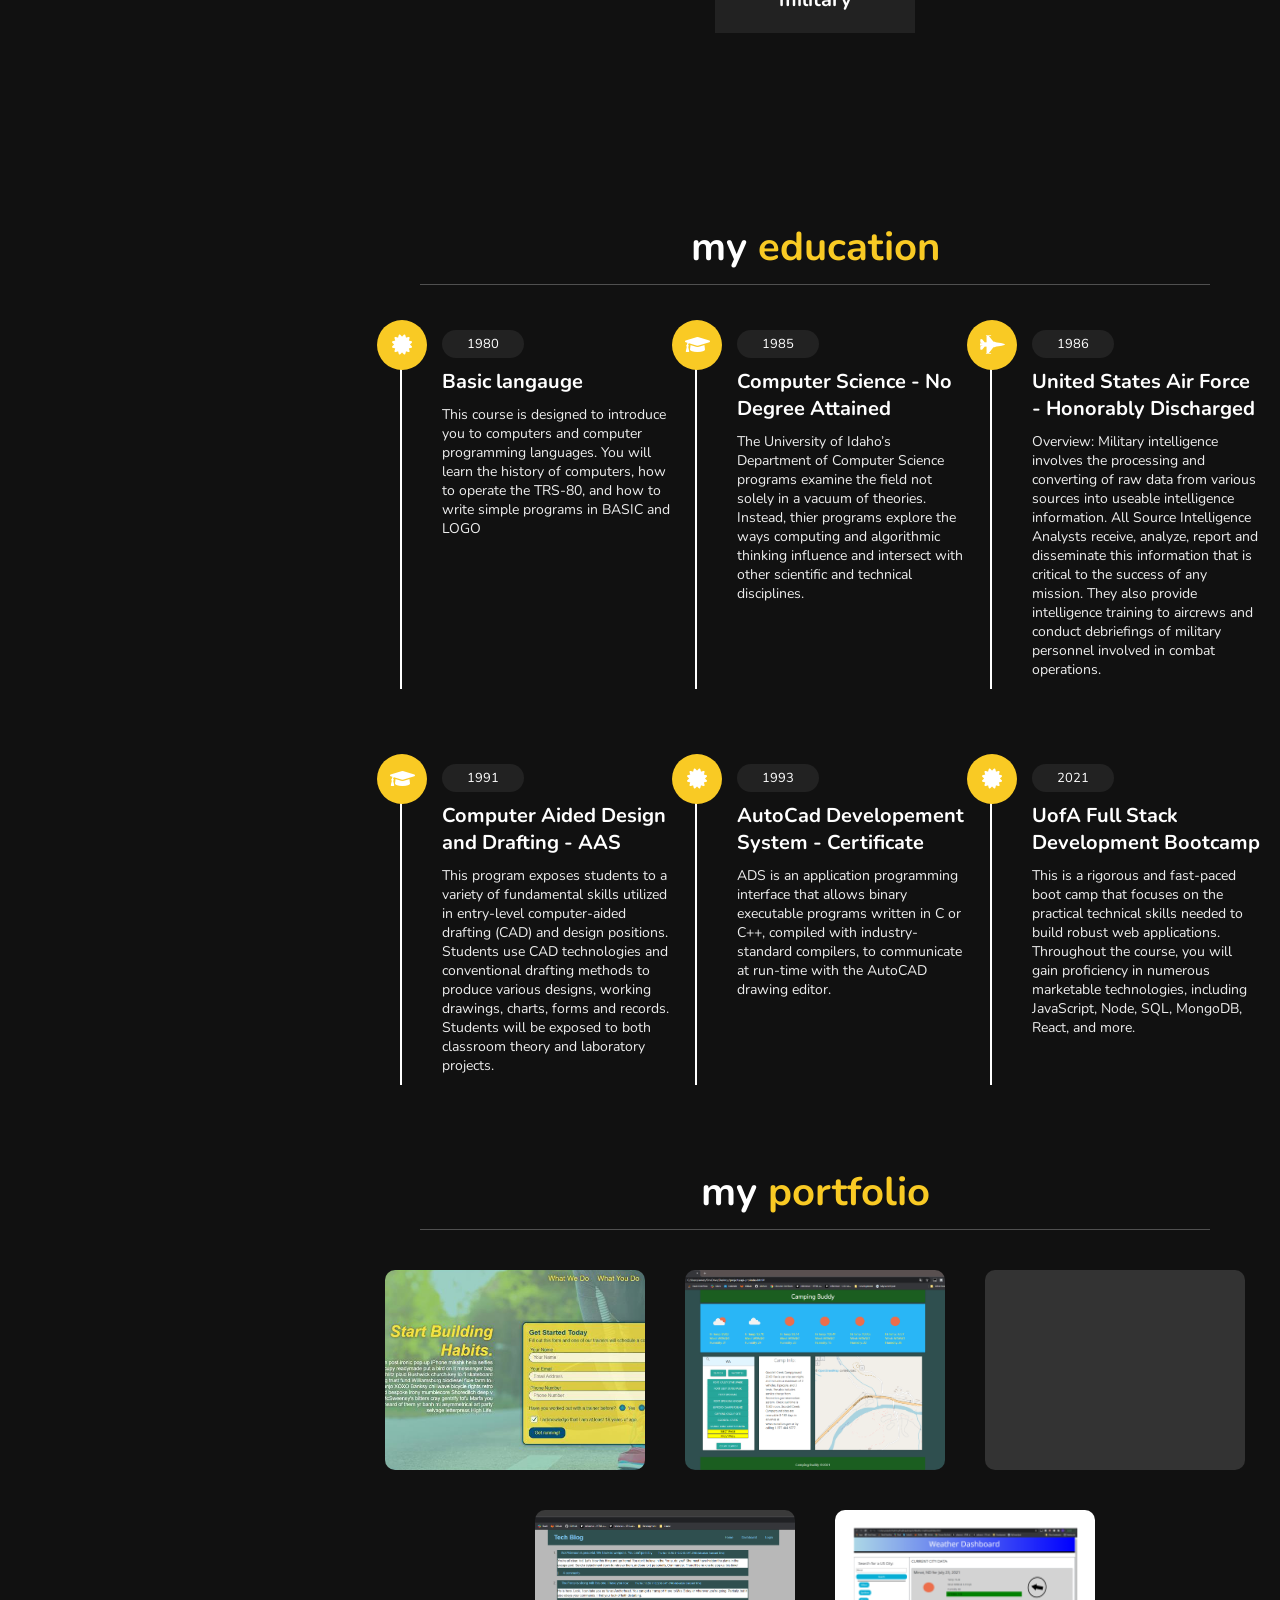
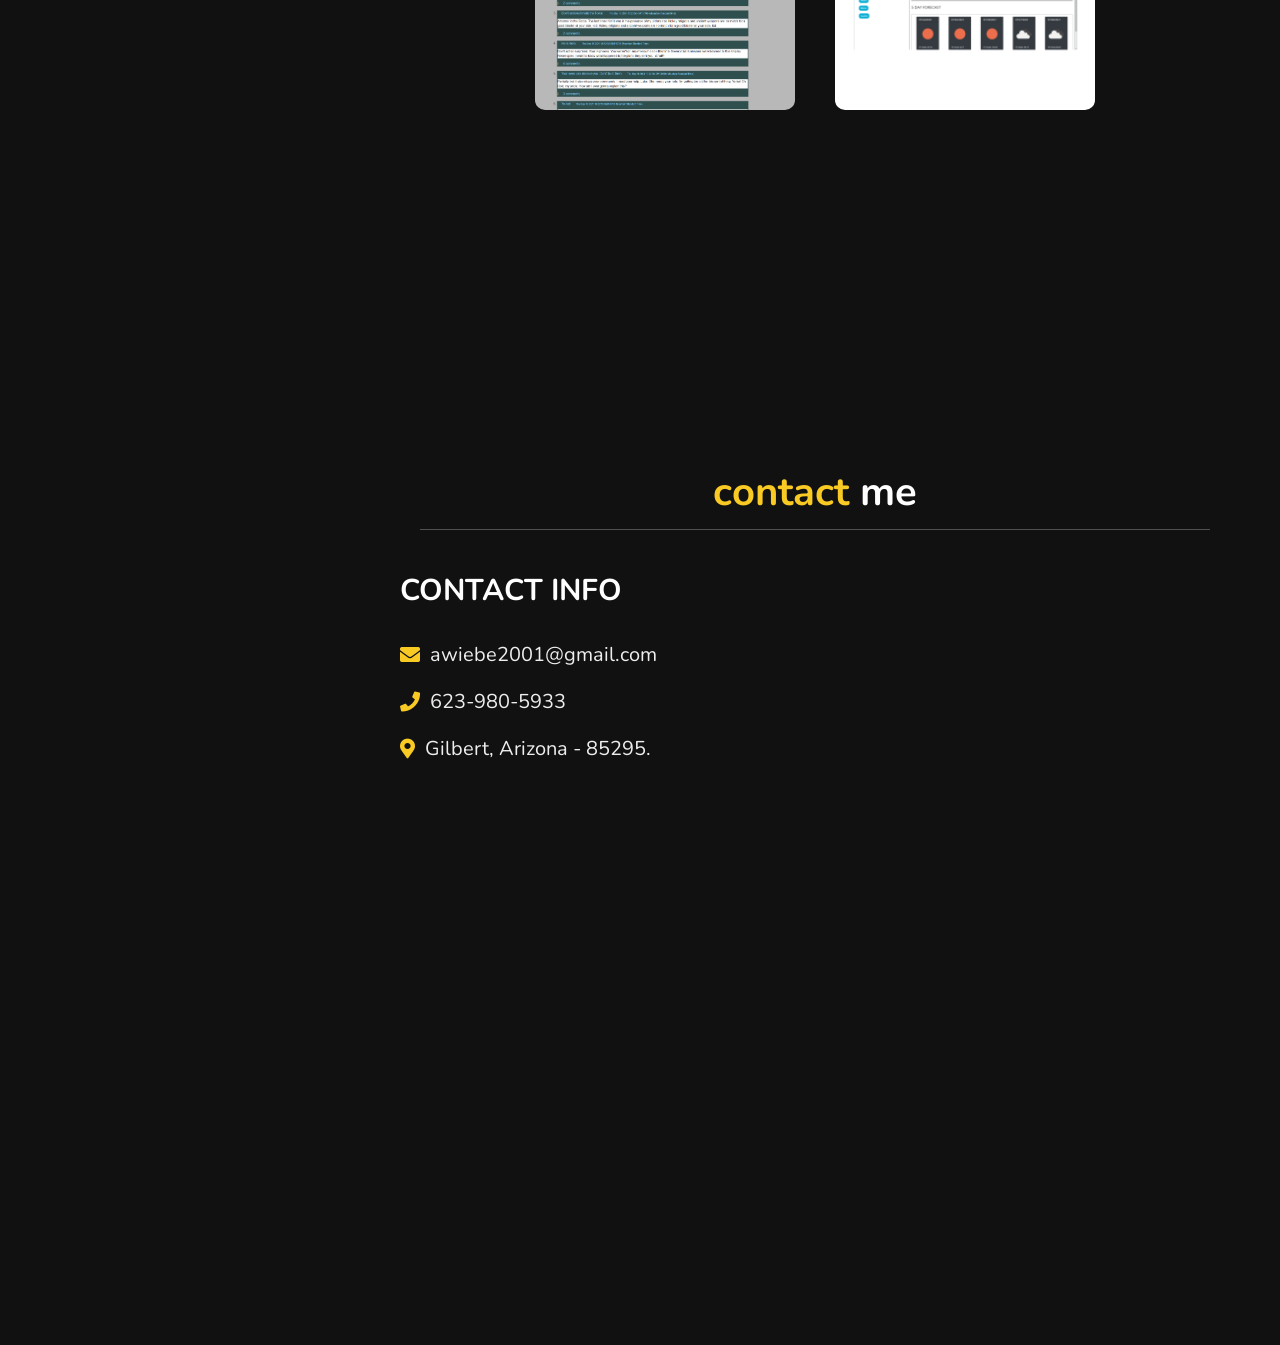
==== commit ec9238c8: "updated portfolio" ====
--- a/index.html
+++ b/index.html
@@ -217,22 +217,12 @@
   </div>
 
   <div class="box">
-    <a href="https://awiebe2021.github.io/project_1/">
-      <img src="images/img5.png" alt="screenshot of Camp Buddy" width="618px" height=auto>
+    <a href="https://AWiebe2021.github.io/Weather-Dashboard/">
+      <img src="images/img5.png" alt="screenshot of Weather Dashboard" width="618px" height=auto>
     </a>
     <div class="img-title">
       <h3>Camp Buddy</h3>
       <h4>HTML / API's</h4> 
-    </div>
-  </div>
-
-  <div class="box">
-    <a href="https://AWiebe2021.github.io/Weather-Dashboard/">
-      <img src="images/img6.png" alt="screenshot of Weather Dashboard" width="618px" height=auto>
-    </a>
-    <div class="img-title">
-      <h3>Slooth Hound</h3>
-      <h4>Full Stack App</h4> 
     </div>
   </div>
 
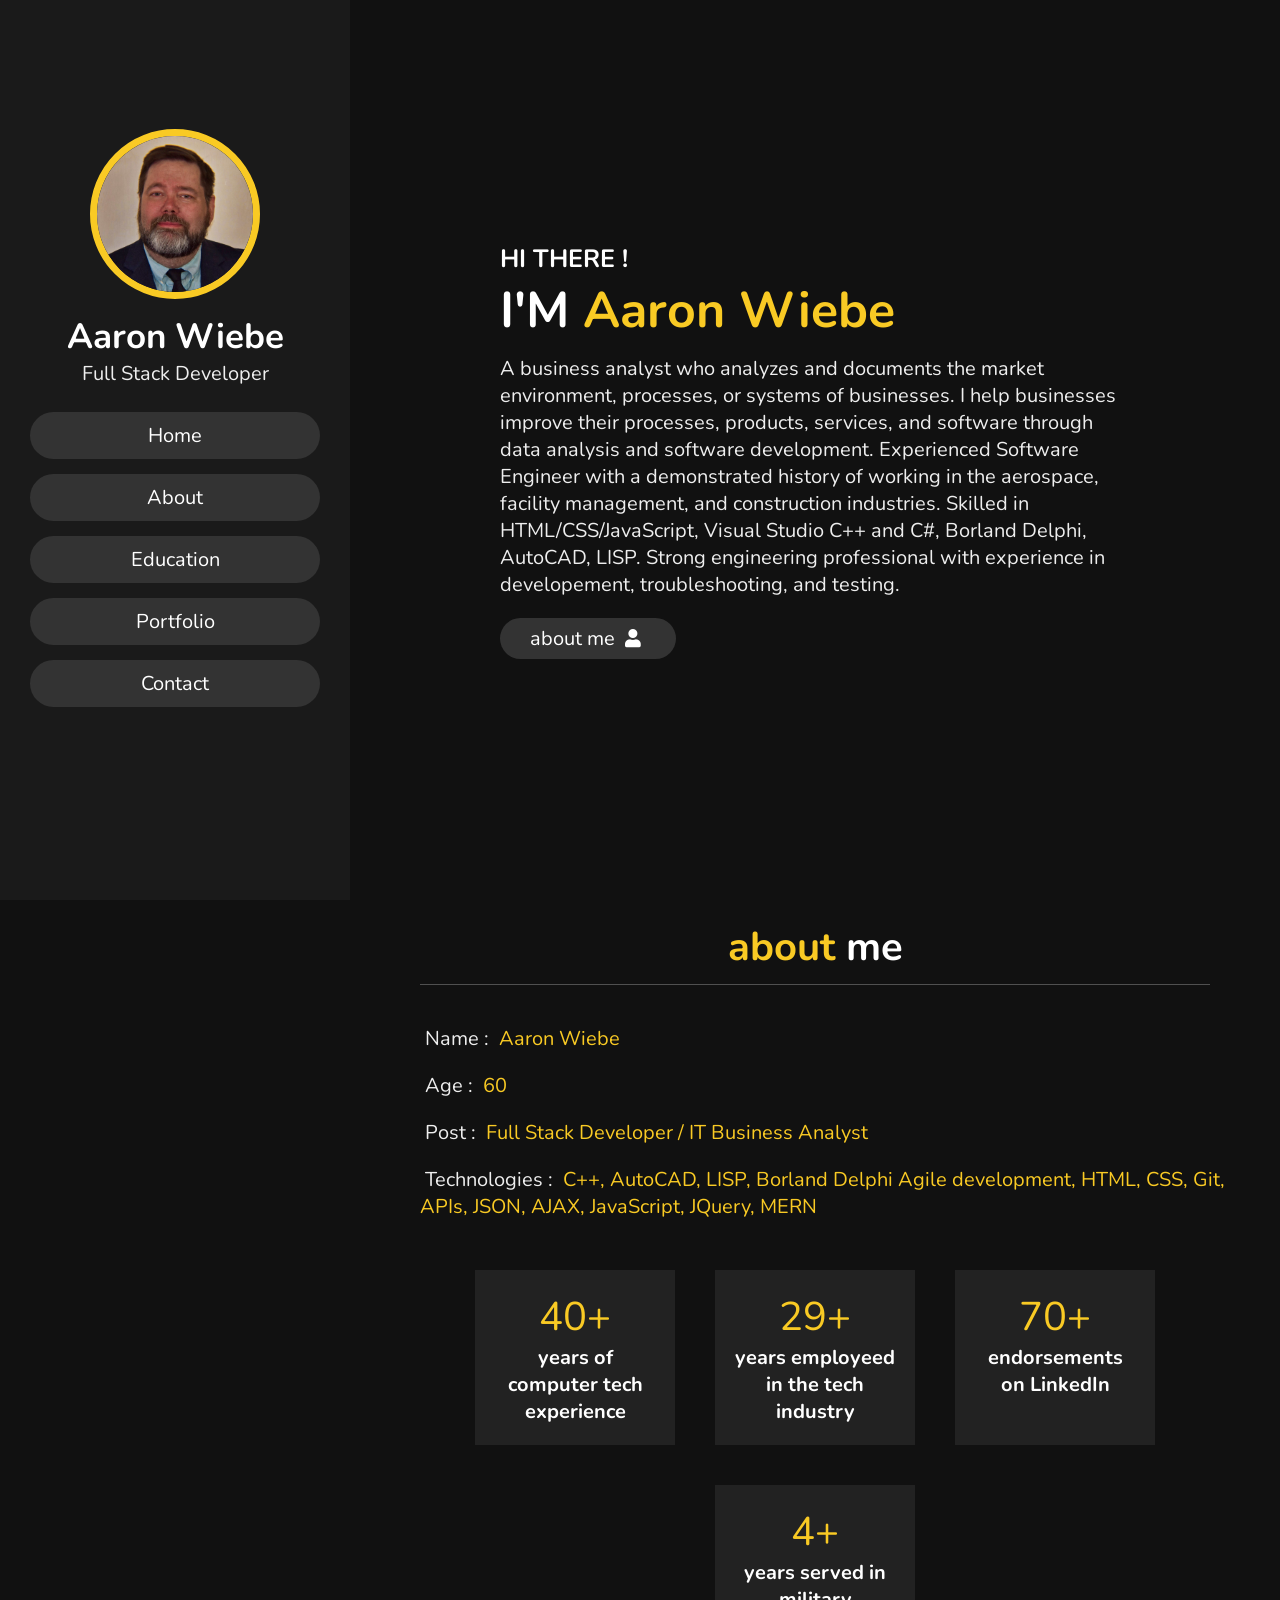
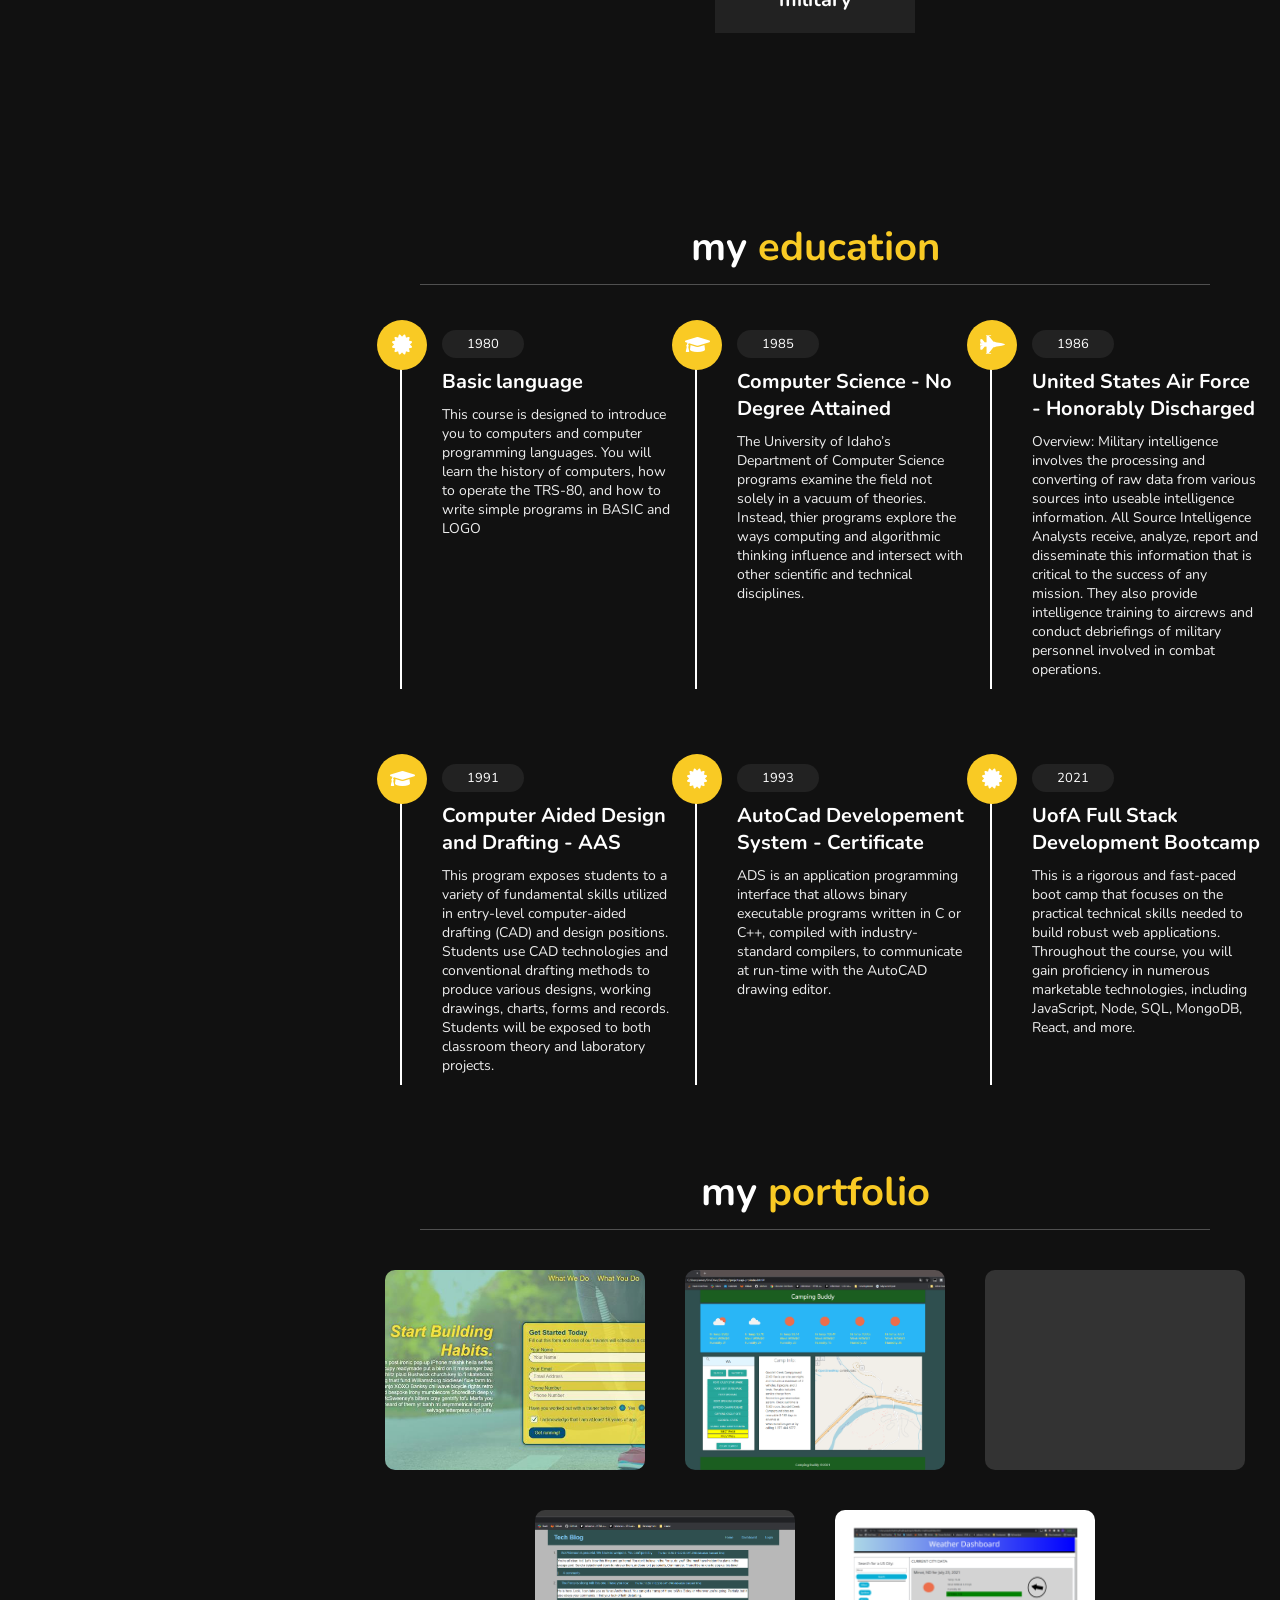
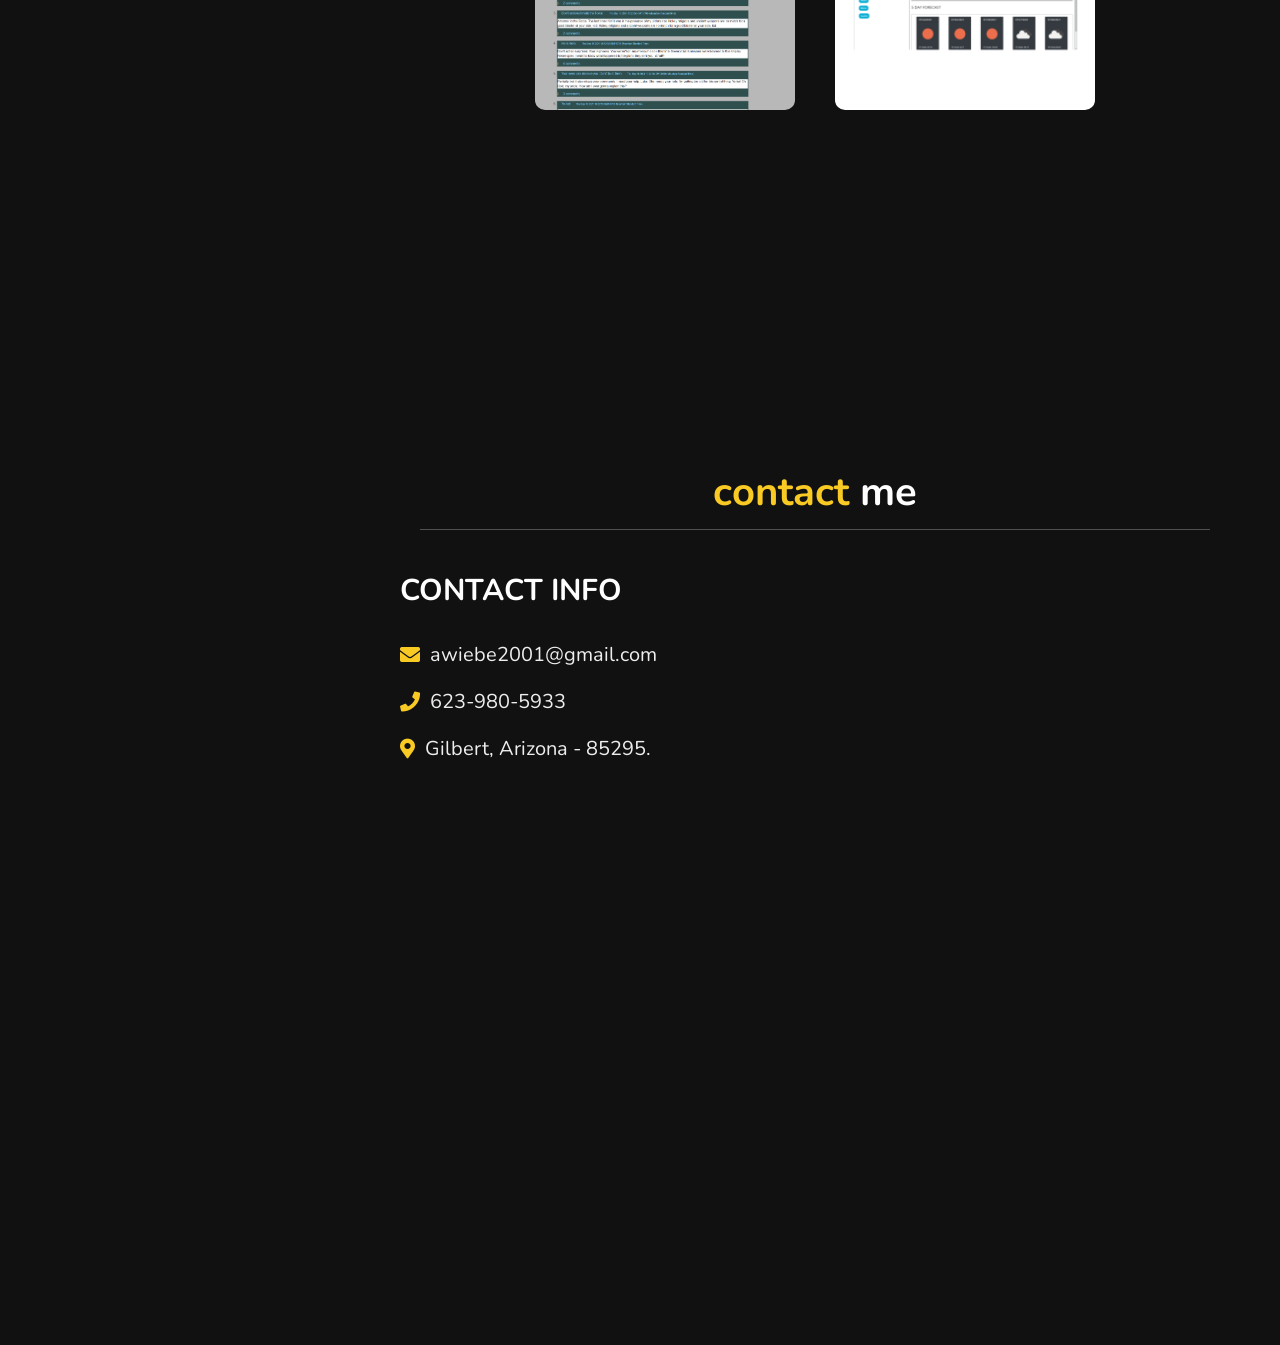
==== commit a4282191: "Update index.html" ====
--- a/index.html
+++ b/index.html
@@ -70,7 +70,7 @@
 
   <div class="info">
       <h3> <span> Name : </span> Aaron Wiebe </h3>
-      <h3> <span> Age : </span> 58 </h3>
+      <h3> <span> Age : </span> 60 </h3>
 <!-- <h3> <span> qualification : </span> BMS </h3> -->
       <h3> <span> Post : </span> Full Stack Developer / IT Business Analyst </h3>
       <h3> <span> Technologies : </span> C++, AutoCAD, LISP, Borland Delphi
@@ -119,7 +119,7 @@
   <div class="box">
       <i class="fas fa-certificate"></i>
       <span>1980</span>
-      <h3>Basic langauge</h3>
+      <h3>Basic language</h3>
       <p>This course is designed to introduce you to computers and computer programming languages. You will learn the history of computers, how to operate the TRS-80, and how to write simple programs in BASIC and LOGO </p>
   </div>
 
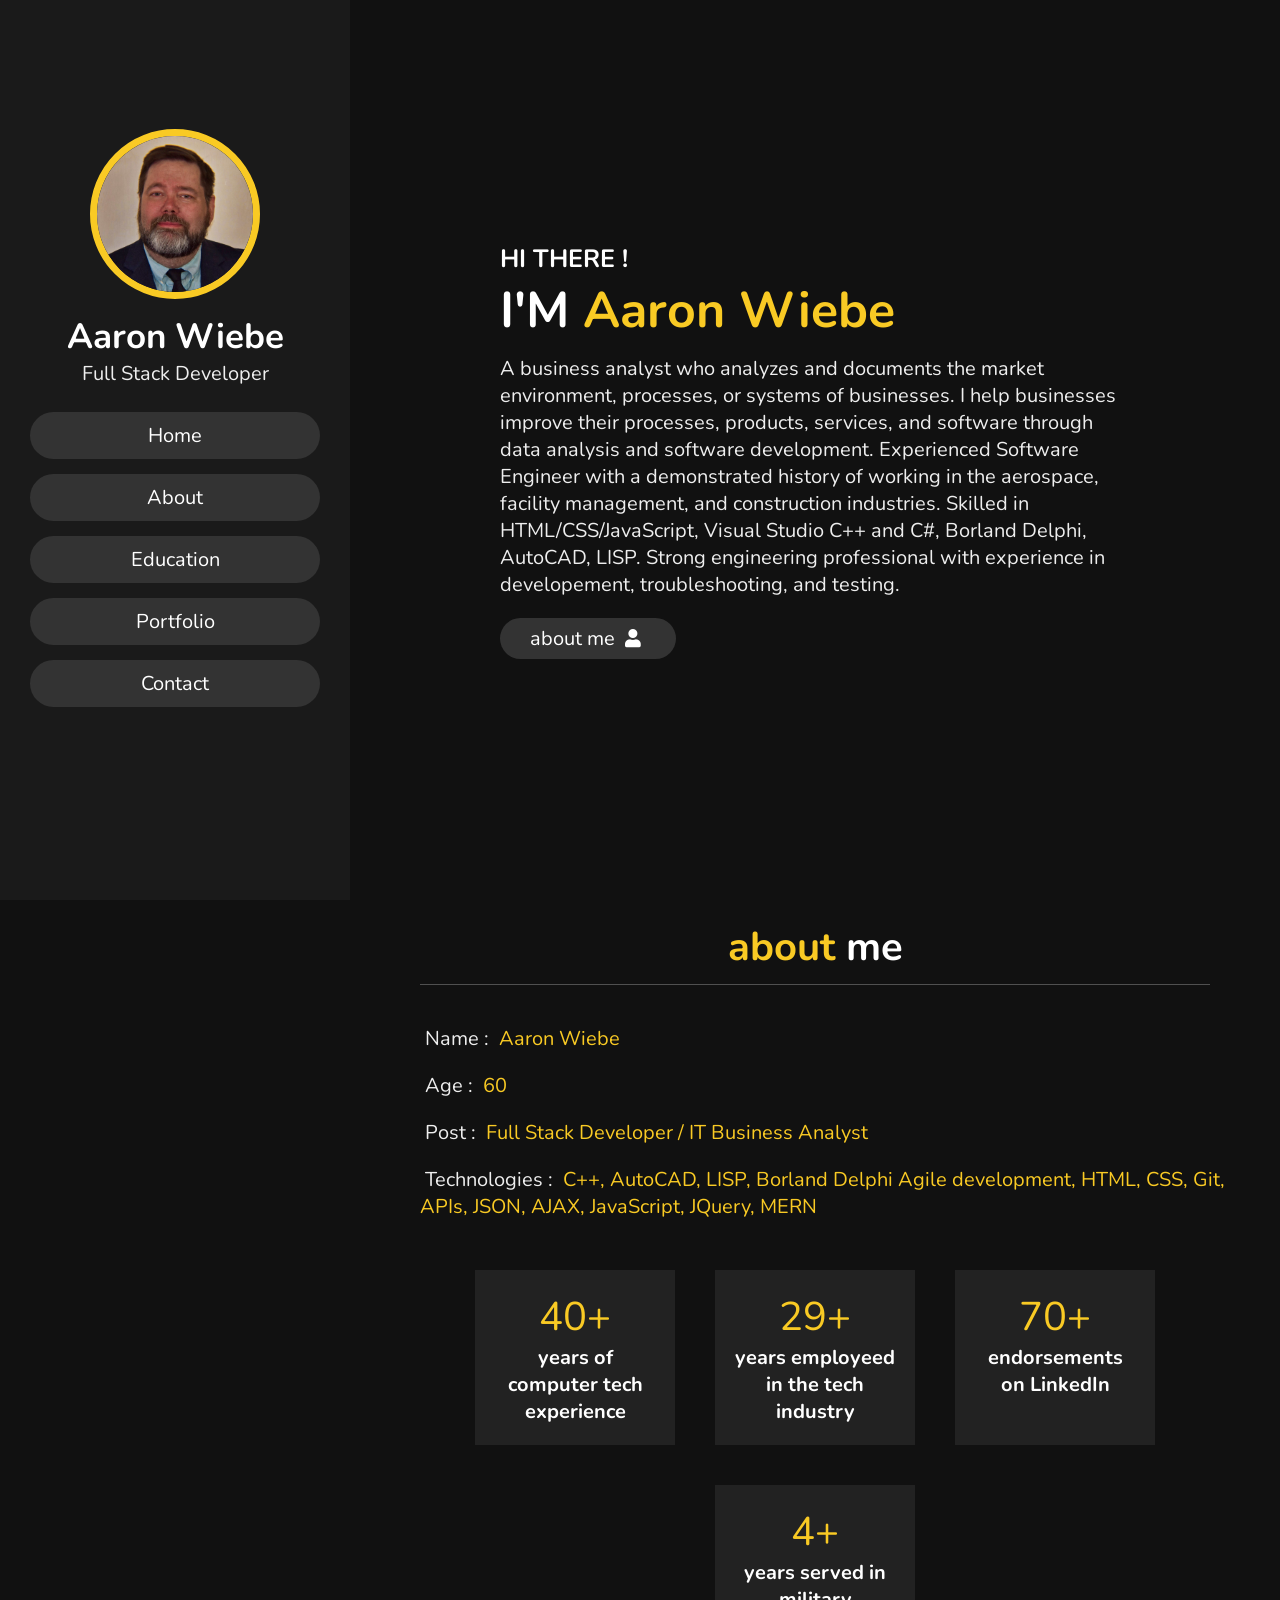
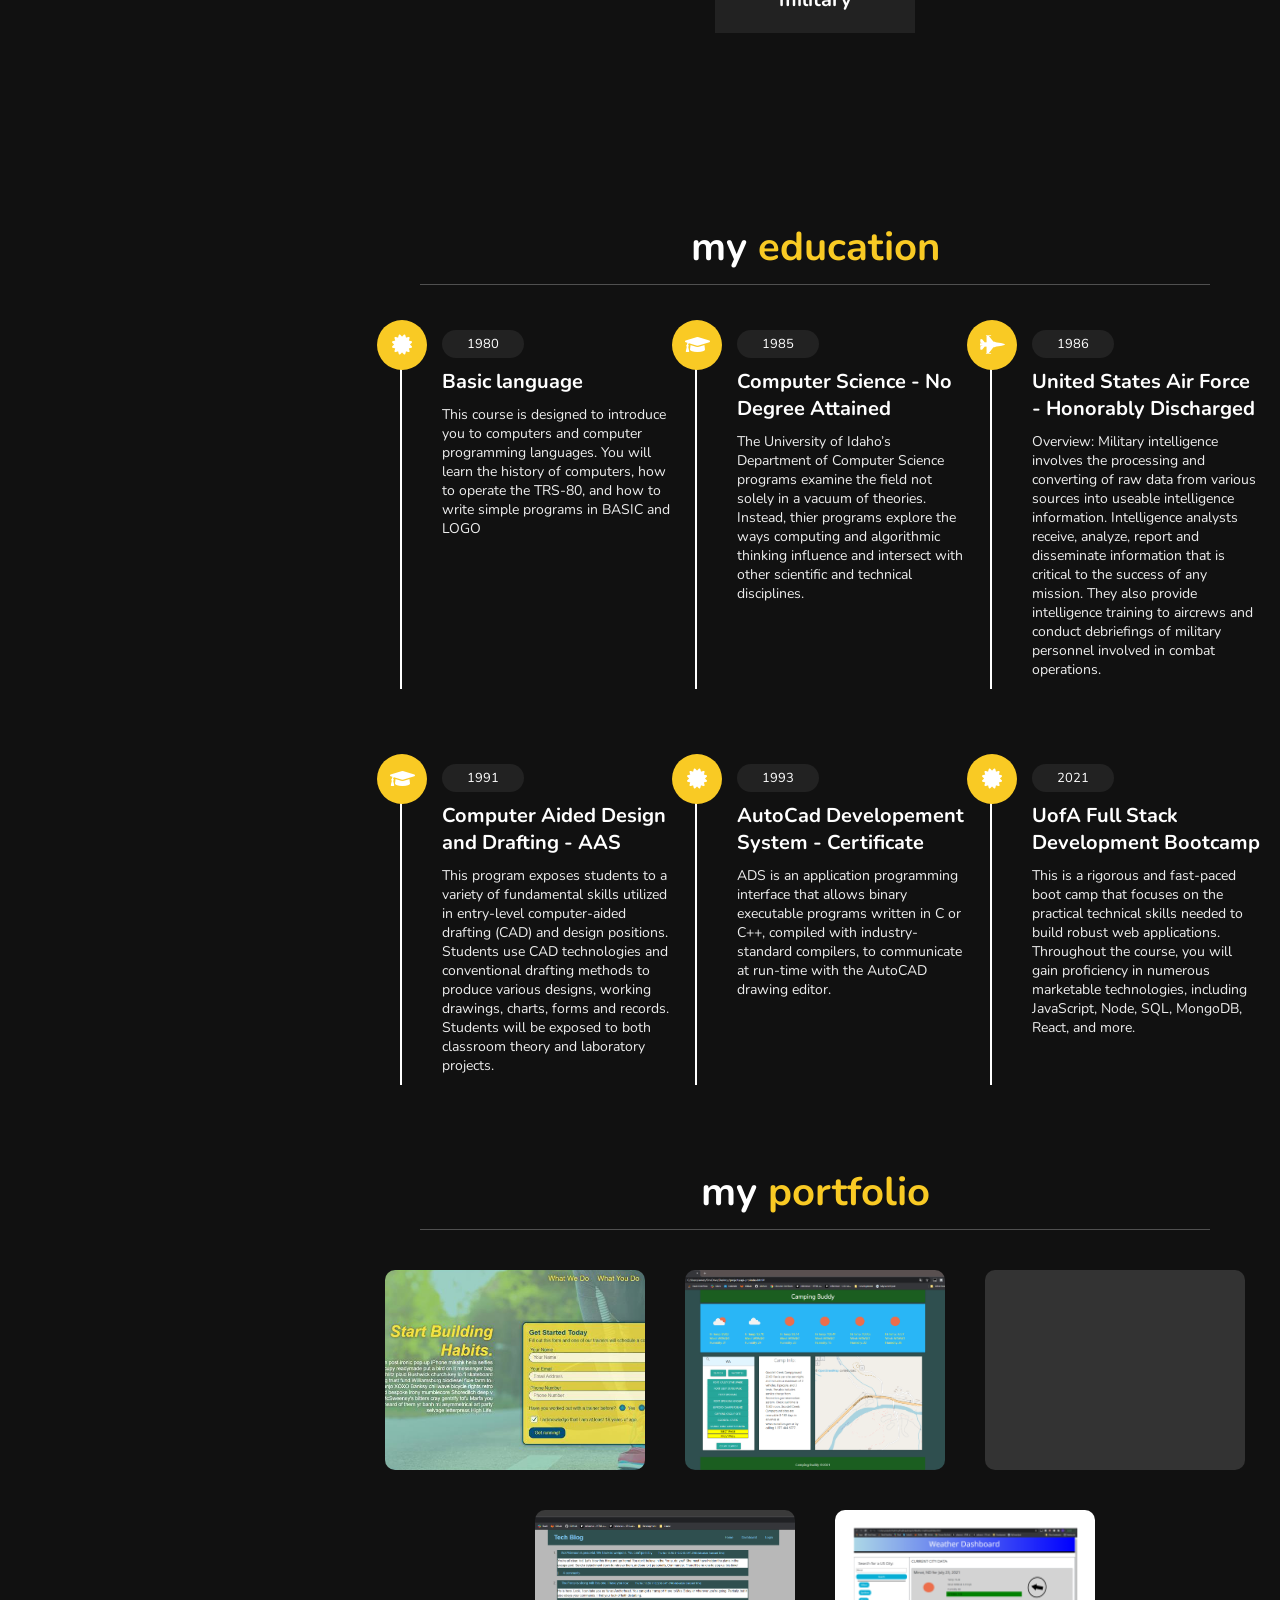
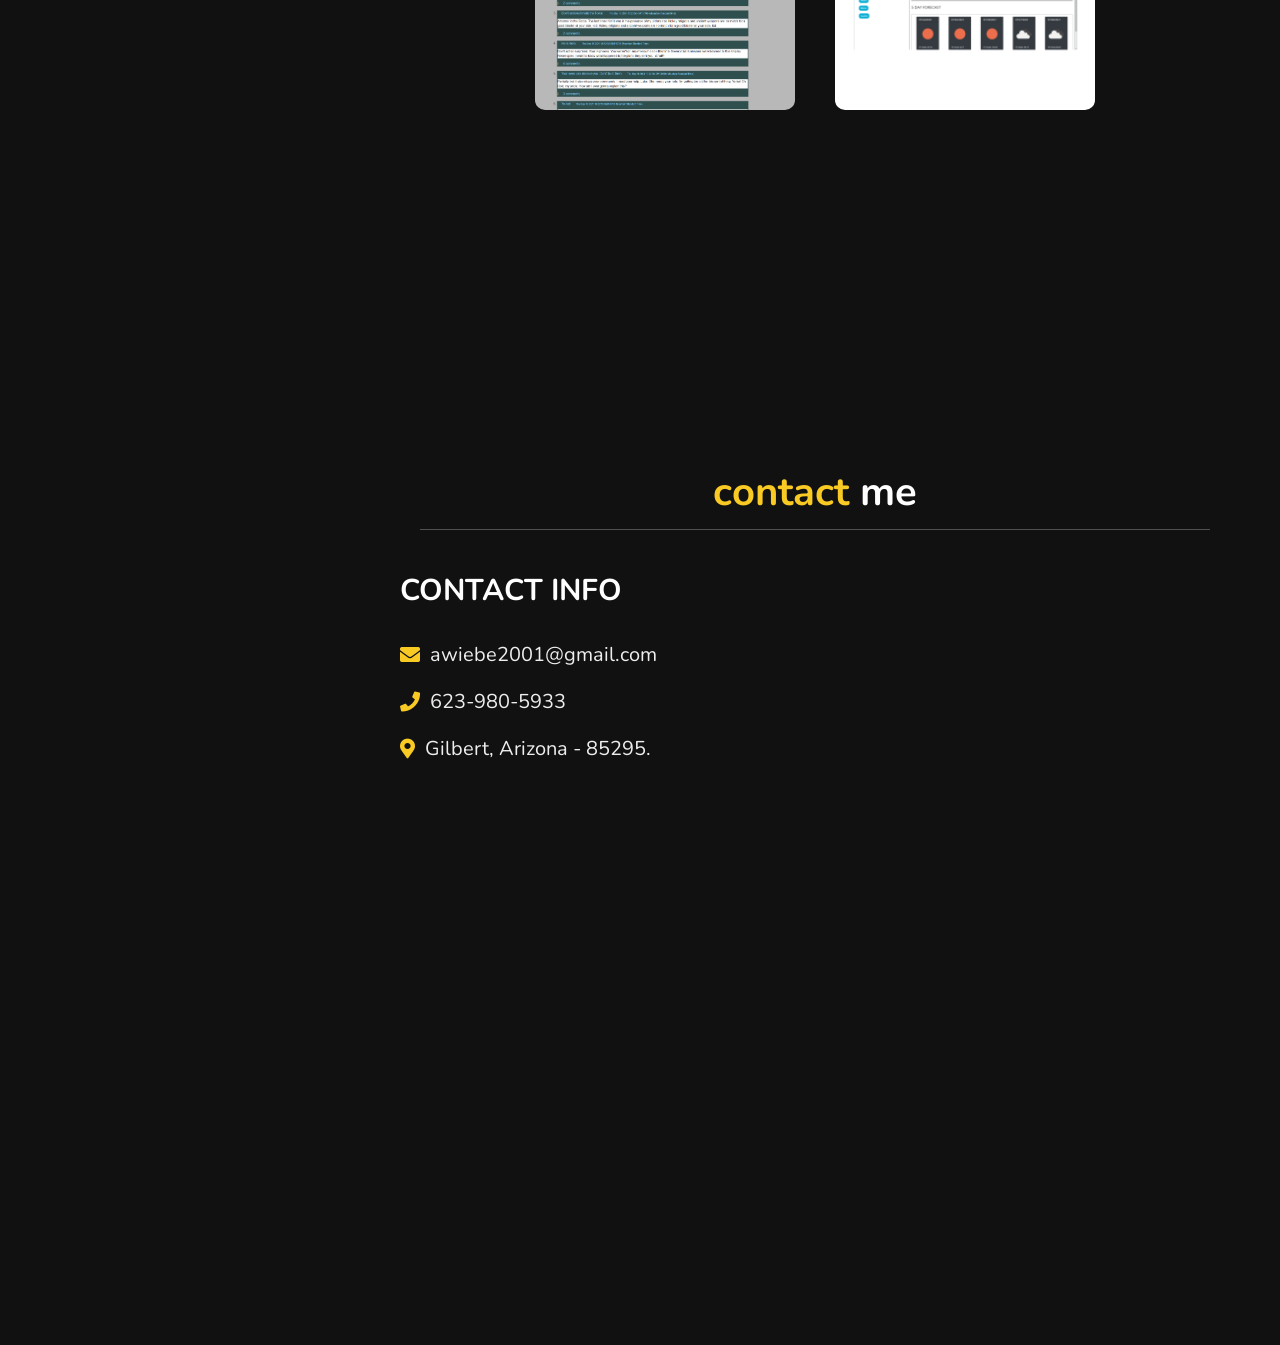
==== commit bcf68d92: "Update index.html" ====
--- a/index.html
+++ b/index.html
@@ -134,7 +134,7 @@
       <i class="fas fa-fighter-jet"></i>
       <span>1986</span>
       <h3>United States Air Force - Honorably Discharged</h3>
-      <p>Overview: Military intelligence involves the processing and converting of raw data from various sources into useable intelligence information. All Source Intelligence Analysts receive, analyze, report and disseminate this information that is critical to the success of any mission. They also provide intelligence training to aircrews and conduct debriefings of military personnel involved in combat operations. </p>
+      <p>Overview: Military intelligence involves the processing and converting of raw data from various sources into useable intelligence information. Intelligence analysts receive, analyze, report and disseminate information that is critical to the success of any mission. They also provide intelligence training to aircrews and conduct debriefings of military personnel involved in combat operations. </p>
   </div>
 
   <div class="box">
